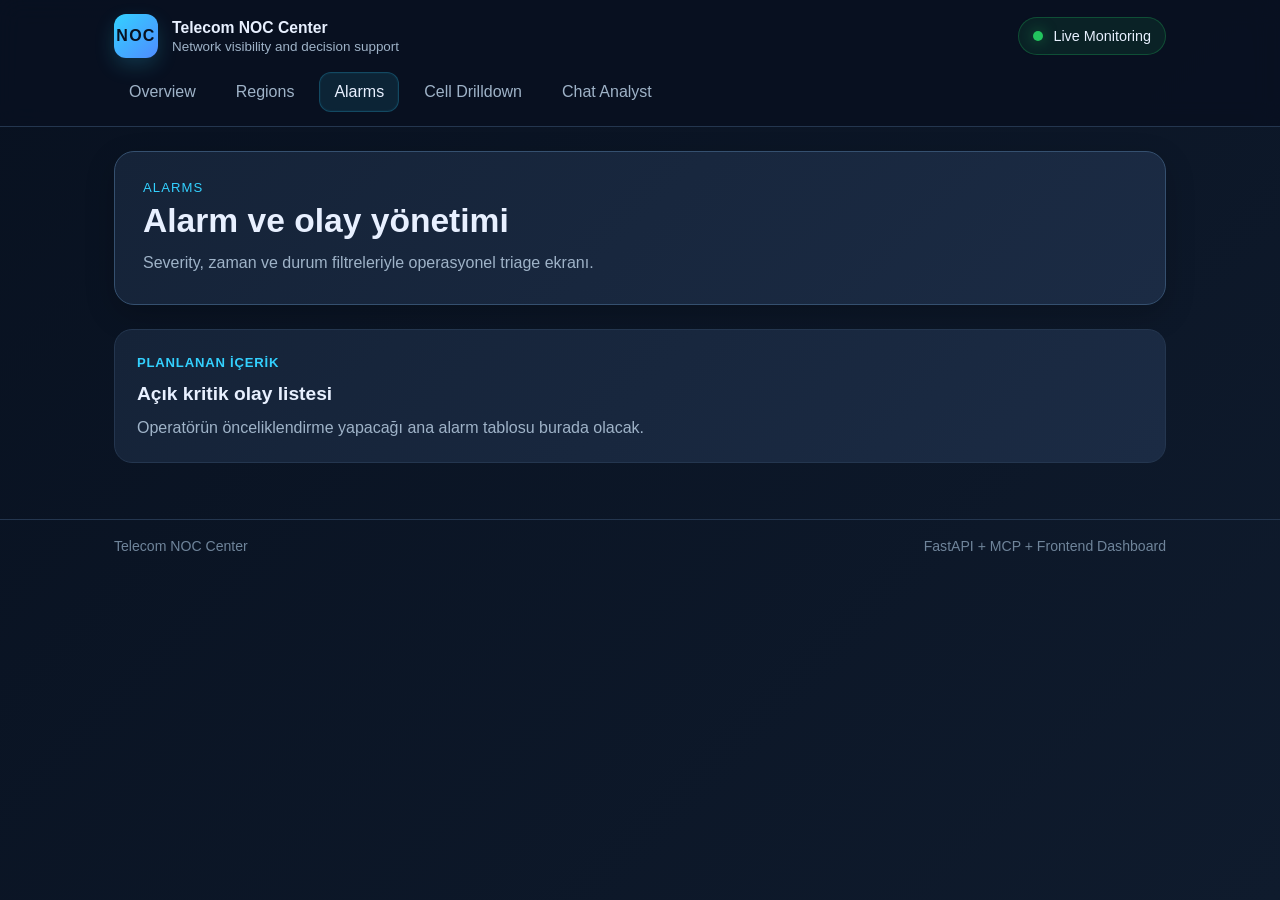
==== frontend/alarms.html @ d5123ab1 "refactor frontend into multi-page NOC dashboard layout" ====
<!doctype html>
<html lang="tr">

<head>
  <meta charset="UTF-8" />
  <meta name="viewport" content="width=device-width, initial-scale=1.0" />
  <title>Telecom NOC Center - Alarms</title>
  <link rel="stylesheet" href="./style.css" />
</head>

<body>
  <div id="siteHeader"></div>

  <main class="container">
    <header class="page-hero">
      <div>
        <p class="eyebrow">Alarms</p>
        <h1 class="page-title">Alarm ve olay yönetimi</h1>
        <p class="page-description">
          Severity, zaman ve durum filtreleriyle operasyonel triage ekranı.
        </p>
      </div>
    </header>

    <section class="overview-grid">
      <article class="overview-card overview-card-wide">
        <p class="overview-card-label">Planlanan içerik</p>
        <h2>Açık kritik olay listesi</h2>
        <p>Operatörün önceliklendirme yapacağı ana alarm tablosu burada olacak.</p>
      </article>
    </section>
  </main>

  <div id="siteFooter"></div>

  <script src="./js/main.js"></script>
</body>

</html>
---- frontend/style.css ----
* {
  box-sizing: border-box;
}

:root {
  --bg-main: #081120;
  --bg-surface: #0f1b2d;
  --bg-panel: #152338;
  --bg-panel-2: #1b2b44;
  --bg-panel-3: #24364f;

  --text-primary: #e8f0ff;
  --text-secondary: #9fb3c8;
  --text-muted: #6f849a;

  --accent-cyan: #33d1ff;
  --accent-blue: #4f8cff;
  --accent-indigo: #7a8cff;

  --success: #22c55e;
  --warning: #f59e0b;
  --major: #f97316;
  --critical: #ef4444;

  --border: #24364f;
  --border-strong: #35506f;

  --glow-cyan: rgba(51, 209, 255, 0.18);
  --glow-red: rgba(239, 68, 68, 0.18);
  --glow-orange: rgba(249, 115, 22, 0.18);
}

body {
  margin: 0;
  font-family: 'Segoe UI', Tahoma, Geneva, Verdana, sans-serif;
  background: linear-gradient(135deg, var(--bg-main) 0%, var(--bg-surface) 100%);
  color: var(--text-primary);
  min-height: 100vh;
}

.site-header {
  position: sticky;
  top: 0;
  z-index: 50;
  backdrop-filter: blur(12px);
  background: rgba(8, 17, 32, 0.88);
  border-bottom: 1px solid var(--border);
}

.site-header-inner {
  max-width: 1100px;
  margin: 0 auto;
  padding: 14px 24px;
  display: flex;
  align-items: center;
  justify-content: space-between;
  gap: 16px;
}

.brand {
  display: flex;
  align-items: center;
  gap: 14px;
  text-decoration: none;
  color: var(--text-primary);
}

.brand-mark {
  width: 44px;
  height: 44px;
  display: inline-flex;
  align-items: center;
  justify-content: center;
  border-radius: 12px;
  background: linear-gradient(135deg, var(--accent-cyan) 0%, var(--accent-blue) 100%);
  color: var(--bg-main);
  font-weight: 800;
  letter-spacing: 0.08em;
  box-shadow: 0 8px 20px var(--glow-cyan);
}

.brand-copy {
  display: flex;
  flex-direction: column;
  gap: 2px;
}

.brand-copy strong {
  font-size: 0.98rem;
}

.brand-copy span {
  font-size: 0.84rem;
  color: var(--text-secondary);
}

.status-chip {
  display: inline-flex;
  align-items: center;
  gap: 10px;
  padding: 10px 14px;
  border-radius: 999px;
  border: 1px solid rgba(34, 197, 94, 0.28);
  background: rgba(34, 197, 94, 0.1);
  color: var(--text-primary);
  font-size: 0.9rem;
}

.status-dot {
  width: 10px;
  height: 10px;
  border-radius: 50%;
  background: var(--success);
  box-shadow: 0 0 14px rgba(34, 197, 94, 0.5);
}

.top-nav {
  max-width: 1100px;
  margin: 0 auto;
  padding: 0 24px 14px;
  display: flex;
  flex-wrap: wrap;
  gap: 10px;
}

.top-nav a {
  text-decoration: none;
  color: var(--text-secondary);
  padding: 10px 14px;
  border-radius: 12px;
  border: 1px solid transparent;
  transition: all 0.2s ease;
}

.top-nav a:hover,
.top-nav a.active {
  color: var(--text-primary);
  background: rgba(51, 209, 255, 0.1);
  border-color: rgba(51, 209, 255, 0.22);
  box-shadow: inset 0 0 0 1px rgba(51, 209, 255, 0.04);
}

.container {
  max-width: 1100px;
  margin: 0 auto;
  padding: 24px;
}

.page-hero {
  display: flex;
  justify-content: space-between;
  align-items: flex-end;
  gap: 24px;
  padding: 28px;
  margin-bottom: 24px;
  background: linear-gradient(135deg, var(--bg-panel) 0%, var(--bg-panel-2) 100%);
  border: 1px solid var(--border-strong);
  border-radius: 20px;
  box-shadow: 0 10px 30px rgba(0, 0, 0, 0.2);
}

.eyebrow {
  margin: 0 0 8px;
  color: var(--accent-cyan);
  font-size: 0.82rem;
  letter-spacing: 0.08em;
  text-transform: uppercase;
}

.page-title {
  margin: 0 0 10px;
  font-size: 2.1rem;
  line-height: 1.1;
}

.page-description {
  margin: 0;
  max-width: 700px;
  color: var(--text-secondary);
  line-height: 1.6;
}

.hero-link {
  display: inline-flex;
  align-items: center;
  justify-content: center;
  min-width: 220px;
  padding: 14px 18px;
  border-radius: 14px;
  text-decoration: none;
  color: var(--bg-main);
  background: linear-gradient(135deg, var(--accent-cyan) 0%, var(--accent-blue) 100%);
  font-weight: 700;
  box-shadow: 0 10px 24px var(--glow-cyan);
}

.overview-grid {
  display: grid;
  grid-template-columns: repeat(auto-fit, minmax(240px, 1fr));
  gap: 16px;
}

.overview-card {
  display: block;
  padding: 22px;
  border-radius: 18px;
  background: linear-gradient(135deg, var(--bg-panel) 0%, var(--bg-panel-2) 100%);
  border: 1px solid var(--border);
  color: var(--text-primary);
  text-decoration: none;
  transition: transform 0.2s ease, border-color 0.2s ease, box-shadow 0.2s ease;
}

.overview-card:hover {
  transform: translateY(-2px);
  border-color: var(--border-strong);
  box-shadow: 0 14px 28px rgba(0, 0, 0, 0.18);
}

.overview-card h2 {
  margin: 0 0 10px;
  font-size: 1.2rem;
}

.overview-card p {
  margin: 0;
  color: var(--text-secondary);
  line-height: 1.6;
}

.overview-card-label {
  margin-bottom: 10px !important;
  color: var(--accent-cyan) !important;
  font-size: 0.82rem;
  font-weight: 700;
  letter-spacing: 0.06em;
  text-transform: uppercase;
}

.overview-card-wide {
  grid-column: 1 / -1;
}

.page-link-card {
  cursor: pointer;
}

.site-footer {
  border-top: 1px solid var(--border);
  margin-top: 32px;
}

.site-footer-inner {
  max-width: 1100px;
  margin: 0 auto;
  padding: 18px 24px 28px;
  display: flex;
  justify-content: space-between;
  gap: 12px;
  color: var(--text-muted);
  font-size: 0.88rem;
}

.header {
  text-align: center;
  margin-bottom: 24px;
  padding: 20px;
  background: linear-gradient(135deg, var(--bg-panel) 0%, var(--bg-panel-2) 100%);
  border-radius: 16px;
  border: 1px solid var(--border-strong);
  box-shadow: 0 10px 30px var(--glow-cyan);
}

h1 {
  margin: 0 0 8px;
  font-size: 2rem;
  font-weight: 600;
}

.subtitle {
  margin: 0;
  opacity: 0.9;
  font-size: 1rem;
}

.examples {
  display: flex;
  flex-wrap: wrap;
  gap: 8px;
  margin-bottom: 16px;
  padding: 12px;
  background: rgba(21, 35, 56, 0.92);
  border: 1px solid var(--border);
  border-radius: 12px;
  align-items: center;
}

.example-label {
  font-size: 0.9rem;
  opacity: 0.8;
  margin-right: 8px;
}

.example-btn {
  background: rgba(51, 209, 255, 0.1);
  border: 1px solid rgba(51, 209, 255, 0.24);
  color: var(--accent-cyan);
  padding: 6px 12px;
  border-radius: 20px;
  cursor: pointer;
  font-size: 0.85rem;
  transition: all 0.2s;
}

.example-btn:hover {
  background: rgba(51, 209, 255, 0.16);
  border-color: rgba(51, 209, 255, 0.42);
  transform: translateY(-1px);
}

.chat-box {
  height: 550px;
  overflow-y: auto;
  border: 1px solid var(--border);
  border-radius: 16px;
  background: var(--bg-surface);
  padding: 16px;
  margin-bottom: 16px;
  box-shadow: inset 0 2px 10px rgba(0, 0, 0, 0.3);
}

.chat-box::-webkit-scrollbar {
  width: 8px;
}

.chat-box::-webkit-scrollbar-track {
  background: var(--bg-panel);
  border-radius: 4px;
}

.chat-box::-webkit-scrollbar-thumb {
  background: var(--accent-blue);
  border-radius: 4px;
}

.msg {
  border-radius: 12px;
  padding: 12px 16px;
  margin: 12px 0;
  line-height: 1.5;
  animation: slideIn 0.3s ease-out;
}

@keyframes slideIn {
  from {
    opacity: 0;
    transform: translateY(10px);
  }

  to {
    opacity: 1;
    transform: translateY(0);
  }
}

.user {
  background: linear-gradient(135deg, var(--bg-panel-2) 0%, var(--accent-blue) 100%);
  margin-left: 20%;
  box-shadow: 0 2px 8px var(--glow-cyan);
}

.bot {
  background: var(--bg-panel);
  margin-right: 20%;
  border: 1px solid var(--border);
}

.summary {
  background: linear-gradient(135deg, rgba(34, 197, 94, 0.22) 0%, rgba(34, 197, 94, 0.12) 100%);
  padding: 16px;
  border-radius: 12px;
  margin: 16px 0;
  border: 1px solid rgba(34, 197, 94, 0.25);
  border-left: 4px solid var(--success);
  box-shadow: 0 2px 8px rgba(34, 197, 94, 0.16);
}

.summary-title {
  font-weight: 600;
  font-size: 1.1rem;
  margin-bottom: 8px;
  display: flex;
  align-items: center;
  gap: 8px;
}

.summary-text {
  opacity: 0.95;
  font-size: 0.95rem;
}

.anomaly-grid {
  display: grid;
  grid-template-columns: repeat(auto-fill, minmax(320px, 1fr));
  gap: 12px;
  margin-top: 12px;
}

.anomaly-card {
  background: linear-gradient(135deg, var(--bg-panel) 0%, var(--bg-panel-2) 100%);
  border-radius: 12px;
  padding: 16px;
  border-left: 4px solid;
  box-shadow: 0 2px 8px rgba(0, 0, 0, 0.3);
  transition: transform 0.2s;
}

.anomaly-card:hover {
  transform: translateY(-2px);
}

.anomaly-card.critical {
  border-left-color: var(--critical);
  background: linear-gradient(135deg, rgba(239, 68, 68, 0.2) 0%, rgba(127, 29, 29, 0.45) 100%);
}

.anomaly-card.major {
  border-left-color: var(--major);
  background: linear-gradient(135deg, rgba(249, 115, 22, 0.18) 0%, rgba(124, 45, 18, 0.42) 100%);
}

.anomaly-card.minor {
  border-left-color: var(--warning);
  background: linear-gradient(135deg, rgba(245, 158, 11, 0.16) 0%, rgba(113, 63, 18, 0.38) 100%);
}

.anomaly-card.warning {
  border-left-color: var(--accent-blue);
  background: linear-gradient(135deg, var(--bg-panel) 0%, var(--bg-panel-3) 100%);
}

.anomaly-header {
  display: flex;
  justify-content: space-between;
  align-items: center;
  margin-bottom: 12px;
}

.cell-id {
  font-weight: 600;
  font-size: 1.1rem;
  color: var(--accent-cyan);
  display: block;
  margin-bottom: 4px;
}

.region-tag {
  font-size: 0.85rem;
  color: var(--text-secondary);
  font-weight: 400;
}

.severity-badge {
  padding: 4px 10px;
  border-radius: 12px;
  font-size: 0.75rem;
  font-weight: 600;
  text-transform: uppercase;
}

.severity-badge.critical {
  background: var(--critical);
  color: var(--text-primary);
}

.severity-badge.major {
  background: var(--major);
  color: var(--text-primary);
}

.severity-badge.minor {
  background: var(--warning);
  color: var(--bg-main);
}

.severity-badge.warning {
  background: var(--accent-blue);
  color: var(--text-primary);
}

.anomaly-info {
  font-size: 0.9rem;
  line-height: 1.6;
}

.info-row {
  display: flex;
  margin: 6px 0;
  gap: 8px;
}

.info-label {
  opacity: 0.7;
  min-width: 100px;
}

.info-value {
  font-weight: 500;
  color: #93c5fd;
}

.root-cause {
  margin-top: 12px;
  padding: 10px;
  background: rgba(0, 0, 0, 0.3);
  border-radius: 8px;
  font-size: 0.85rem;
  border-left: 3px solid #f59e0b;
}

.root-cause-label {
  font-weight: 600;
  color: #fbbf24;
  margin-bottom: 4px;
}

.triggered-metrics {
  display: flex;
  flex-wrap: wrap;
  gap: 6px;
  margin-top: 8px;
}

.metric-tag {
  background: rgba(59, 130, 246, 0.2);
  border: 1px solid rgba(59, 130, 246, 0.4);
  padding: 4px 8px;
  border-radius: 6px;
  font-size: 0.75rem;
  color: #93c5fd;
  transition: all 0.2s;
}

.metric-tag.highlighted {
  background: rgba(251, 191, 36, 0.3);
  border: 2px solid #fbbf24;
  color: #fde047;
  font-weight: 600;
  transform: scale(1.05);
}

.metric-highlight {
  background: linear-gradient(135deg, rgba(251, 191, 36, 0.2) 0%, rgba(245, 158, 11, 0.2) 100%);
  border: 2px solid #fbbf24;
  border-radius: 10px;
  padding: 12px;
  margin-bottom: 12px;
  text-align: center;
}

.metric-highlight-label {
  font-size: 0.85rem;
  color: #fbbf24;
  font-weight: 600;
  margin-bottom: 4px;
  text-transform: uppercase;
  letter-spacing: 0.5px;
}

.metric-highlight-value {
  font-size: 1.5rem;
  font-weight: 700;
  color: #fde047;
}

.no-data {
  text-align: center;
  padding: 40px;
  opacity: 0.6;
  font-size: 1.1rem;
}

.chat-form {
  display: grid;
  grid-template-columns: 1fr 80px 120px;
  gap: 10px;
  background: #1a2738;
  padding: 16px;
  border-radius: 16px;
  box-shadow: 0 -2px 10px rgba(0, 0, 0, 0.3);
}

input {
  border-radius: 10px;
  border: 2px solid #2f4371;
  padding: 12px 16px;
  background: #0f1825;
  color: #eaf0ff;
  font-size: 0.95rem;
  transition: border-color 0.2s;
}

input:focus {
  outline: none;
  border-color: #3b82f6;
}

input::placeholder {
  color: #6b7280;
}

button {
  background: linear-gradient(135deg, #2563eb 0%, #3b82f6 100%);
  color: #fff;
  cursor: pointer;
  border: none;
  border-radius: 10px;
  padding: 12px 20px;
  font-weight: 600;
  font-size: 0.95rem;
  transition: all 0.2s;
  display: flex;
  align-items: center;
  justify-content: center;
  gap: 8px;
  box-shadow: 0 2px 8px rgba(59, 130, 246, 0.3);
}

button:hover {
  background: linear-gradient(135deg, #1e40af 0%, #2563eb 100%);
  transform: translateY(-1px);
  box-shadow: 0 4px 12px rgba(59, 130, 246, 0.4);
}

button:active {
  transform: translateY(0);
}

.btn-icon {
  font-size: 1.2rem;
}

.loading {
  display: inline-block;
  width: 16px;
  height: 16px;
  border: 2px solid rgba(255, 255, 255, 0.3);
  border-top-color: white;
  border-radius: 50%;
  animation: spin 0.8s linear infinite;
}

@keyframes spin {
  to {
    transform: rotate(360deg);
  }
}

/* ── Metrik Kartları ─────────────────────────────────────── */
.metric-card {
  background: linear-gradient(135deg, #1e293b 0%, #334155 100%);
  border-radius: 12px;
  padding: 16px;
  border-left: 4px solid #3b82f6;
  box-shadow: 0 2px 8px rgba(0, 0, 0, 0.3);
  transition: transform 0.2s;
}

.metric-card:hover {
  transform: translateY(-2px);
}

.metric-card-header {
  display: flex;
  align-items: center;
  gap: 10px;
  margin-bottom: 12px;
  flex-wrap: wrap;
}

.slice-badge {
  background: rgba(99, 102, 241, 0.3);
  border: 1px solid rgba(99, 102, 241, 0.5);
  color: #a5b4fc;
  padding: 2px 8px;
  border-radius: 10px;
  font-size: 0.75rem;
  font-weight: 600;
}

.metric-time {
  margin-left: auto;
  font-size: 0.78rem;
  color: #64748b;
}

.metric-rows {
  display: flex;
  flex-direction: column;
  gap: 6px;
  margin-top: 8px;
}

.metric-row {
  display: flex;
  justify-content: space-between;
  align-items: center;
  padding: 6px 10px;
  border-radius: 8px;
  background: rgba(255, 255, 255, 0.04);
  font-size: 0.88rem;
}

.metric-row-main {
  background: rgba(251, 191, 36, 0.15);
  border: 1px solid rgba(251, 191, 36, 0.4);
}

.metric-row-label {
  color: #94a3b8;
}

.metric-row-value {
  font-weight: 600;
  color: #e2e8f0;
}

.metric-row-main .metric-row-label {
  color: #fbbf24;
}

.metric-row-main .metric-row-value {
  color: #fde047;
  font-size: 1rem;
}

/* ── Bölge Sıralaması ────────────────────────────────────── */
.region-ranking {
  display: flex;
  flex-direction: column;
  gap: 12px;
  margin-top: 12px;
}

.rank-row {
  background: linear-gradient(135deg, #1e293b 0%, #334155 100%);
  border-radius: 12px;
  padding: 14px 16px;
  border-left: 4px solid #f59e0b;
}

.rank-header {
  display: flex;
  align-items: center;
  gap: 10px;
  margin-bottom: 8px;
}

.rank-medal {
  font-size: 1.3rem;
  min-width: 28px;
}

.rank-region {
  font-weight: 600;
  font-size: 1rem;
  color: #e2e8f0;
  flex: 1;
}

.rank-count {
  font-weight: 700;
  color: #fbbf24;
  font-size: 0.95rem;
}

.rank-bar-bg {
  background: rgba(255, 255, 255, 0.08);
  border-radius: 6px;
  height: 8px;
  overflow: hidden;
  margin-bottom: 8px;
}

.rank-bar {
  height: 100%;
  background: linear-gradient(90deg, #f59e0b, #fbbf24);
  border-radius: 6px;
  transition: width 0.6s ease;
}

.rank-breakdown {
  display: flex;
  gap: 8px;
  flex-wrap: wrap;
}

.rank-badge {
  padding: 3px 8px;
  border-radius: 8px;
  font-size: 0.75rem;
  font-weight: 600;
}

.rank-badge.critical {
  background: rgba(220, 38, 38, 0.3);
  color: #fca5a5;
}

.rank-badge.major {
  background: rgba(245, 158, 11, 0.3);
  color: #fcd34d;
}

.rank-badge.minor {
  background: rgba(234, 179, 8, 0.3);
  color: #fde047;
}

/* ── Şikayet Kartı ───────────────────────────────────────── */
.complaint-card {
  display: flex;
  align-items: flex-start;
  gap: 12px;
  background: linear-gradient(135deg, #1e293b 0%, #2d3f5f 100%);
  border-radius: 12px;
  padding: 14px 16px;
  border-left: 4px solid #3b82f6;
  box-shadow: 0 2px 8px rgba(0, 0, 0, 0.3);
  transition: transform 0.2s;
}

.complaint-card:hover {
  transform: translateY(-2px);
}

.complaint-icon {
  font-size: 1.5rem;
  margin-top: 2px;
}

.complaint-body {
  flex: 1;
}

.complaint-issue {
  font-weight: 600;
  font-size: 0.95rem;
  color: #e2e8f0;
  margin-bottom: 6px;
}

.complaint-meta {
  display: flex;
  flex-wrap: wrap;
  gap: 10px;
  font-size: 0.78rem;
  color: #64748b;
}

/* ── Şikayet Nedeni Sıralaması ───────────────────────────── */
.issue-ranking {
  display: flex;
  flex-direction: column;
  gap: 10px;
  margin-top: 12px;
}

.issue-row {
  background: linear-gradient(135deg, #1e293b 0%, #334155 100%);
  border-radius: 12px;
  padding: 14px 16px;
  border-left: 4px solid #3b82f6;
}

.issue-header {
  display: flex;
  align-items: center;
  gap: 8px;
  margin-bottom: 8px;
}

.issue-icon {
  font-size: 1.1rem;
}

.issue-name {
  flex: 1;
  font-weight: 600;
  color: #e2e8f0;
  font-size: 0.95rem;
}

.issue-count {
  font-weight: 700;
  color: #60a5fa;
  font-size: 0.9rem;
}

.issue-bar {
  height: 100%;
  background: linear-gradient(90deg, #3b82f6, #60a5fa);
  border-radius: 6px;
  transition: width 0.6s ease;
}

.issue-dates {
  font-size: 0.75rem;
  color: #475569;
  margin-top: 6px;
}

/* ── Bölgeye Göre İstasyon Grupları ─────────────────────── */
.station-region-list {
  display: flex;
  flex-direction: column;
  gap: 10px;
  margin-top: 12px;
}

.station-region-block {
  background: linear-gradient(135deg, #1e293b 0%, #334155 100%);
  border-radius: 12px;
  padding: 14px 16px;
  border-left: 4px solid #3b82f6;
}

.station-region-header {
  display: flex;
  justify-content: space-between;
  align-items: center;
  margin-bottom: 10px;
  flex-wrap: wrap;
  gap: 8px;
}

.station-region-name {
  font-weight: 600;
  font-size: 1rem;
  color: #e2e8f0;
}

.station-region-badge {
  padding: 4px 10px;
  border-radius: 10px;
  font-size: 0.78rem;
  font-weight: 600;
}

.station-chips {
  display: flex;
  flex-wrap: wrap;
  gap: 6px;
}

.station-chip {
  background: rgba(59, 130, 246, 0.15);
  border: 1px solid rgba(59, 130, 246, 0.35);
  color: #93c5fd;
  padding: 4px 10px;
  border-radius: 8px;
  font-size: 0.8rem;
  font-weight: 500;
}
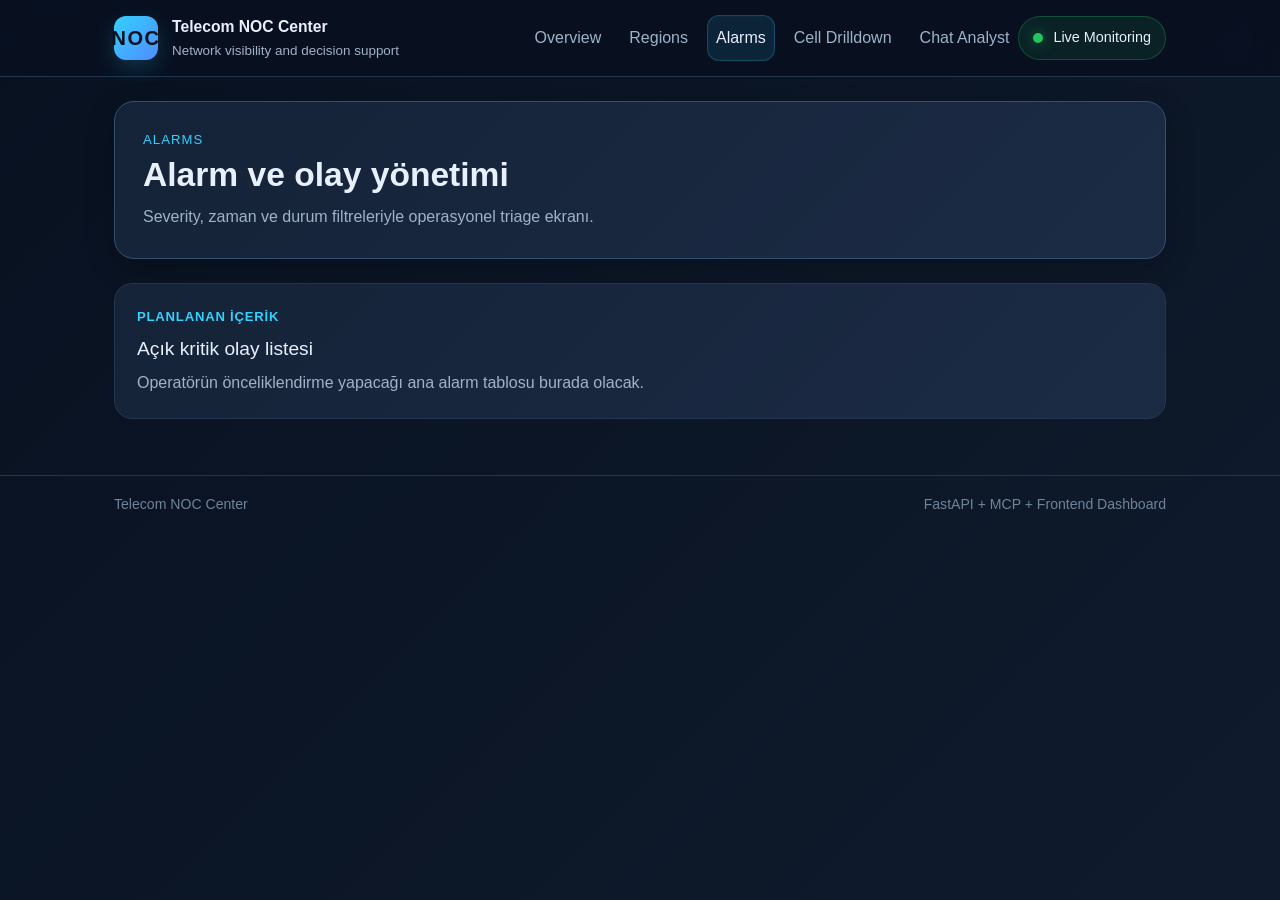
==== commit 6e9ace73: "refactor frontend added boostrap5" ====
--- a/frontend/alarms.html
+++ b/frontend/alarms.html
@@ -5,6 +5,10 @@
   <meta charset="UTF-8" />
   <meta name="viewport" content="width=device-width, initial-scale=1.0" />
   <title>Telecom NOC Center - Alarms</title>
+  <link
+    href="https://cdn.jsdelivr.net/npm/bootstrap@5.3.3/dist/css/bootstrap.min.css"
+    rel="stylesheet"
+  />
   <link rel="stylesheet" href="./style.css" />
 </head>
 
@@ -33,6 +37,7 @@
 
   <div id="siteFooter"></div>
 
+  <script src="https://cdn.jsdelivr.net/npm/bootstrap@5.3.3/dist/js/bootstrap.bundle.min.js"></script>
   <script src="./js/main.js"></script>
 </body>
 
--- a/frontend/style.css
+++ b/frontend/style.css
@@ -50,11 +50,7 @@
 .site-header-inner {
   max-width: 1100px;
   margin: 0 auto;
-  padding: 14px 24px;
-  display: flex;
-  align-items: center;
-  justify-content: space-between;
-  gap: 16px;
+  padding: 10px 24px;
 }
 
 .brand {
@@ -62,6 +58,10 @@
   align-items: center;
   gap: 14px;
   text-decoration: none;
+  color: var(--text-primary);
+}
+
+.brand:hover {
   color: var(--text-primary);
 }
 
@@ -106,6 +106,23 @@
   font-size: 0.9rem;
 }
 
+.noc-navbar {
+  padding: 0;
+}
+
+.noc-navbar-toggler {
+  border-color: var(--border);
+  background: rgba(51, 209, 255, 0.08);
+}
+
+.noc-navbar-toggler:focus {
+  box-shadow: 0 0 0 0.2rem rgba(51, 209, 255, 0.18);
+}
+
+.noc-navbar .navbar-toggler-icon {
+  filter: invert(1) brightness(1.6);
+}
+
 .status-dot {
   width: 10px;
   height: 10px;
@@ -115,15 +132,13 @@
 }
 
 .top-nav {
-  max-width: 1100px;
-  margin: 0 auto;
-  padding: 0 24px 14px;
   display: flex;
   flex-wrap: wrap;
   gap: 10px;
 }
 
-.top-nav a {
+.top-nav a,
+.top-nav .nav-link {
   text-decoration: none;
   color: var(--text-secondary);
   padding: 10px 14px;
@@ -133,7 +148,9 @@
 }
 
 .top-nav a:hover,
-.top-nav a.active {
+.top-nav a.active,
+.top-nav .nav-link:hover,
+.top-nav .nav-link.active {
   color: var(--text-primary);
   background: rgba(51, 209, 255, 0.1);
   border-color: rgba(51, 209, 255, 0.22);
@@ -147,10 +164,6 @@
 }
 
 .page-hero {
-  display: flex;
-  justify-content: space-between;
-  align-items: flex-end;
-  gap: 24px;
   padding: 28px;
   margin-bottom: 24px;
   background: linear-gradient(135deg, var(--bg-panel) 0%, var(--bg-panel-2) 100%);
@@ -194,6 +207,11 @@
   box-shadow: 0 10px 24px var(--glow-cyan);
 }
 
+.hero-link:hover {
+  color: var(--bg-main);
+  transform: translateY(-1px);
+}
+
 .overview-grid {
   display: grid;
   grid-template-columns: repeat(auto-fit, minmax(240px, 1fr));
@@ -245,6 +263,10 @@
   cursor: pointer;
 }
 
+.page-link-card.h-100 {
+  display: block;
+}
+
 .site-footer {
   border-top: 1px solid var(--border);
   margin-top: 32px;
@@ -259,6 +281,29 @@
   gap: 12px;
   color: var(--text-muted);
   font-size: 0.88rem;
+}
+
+@media (max-width: 991.98px) {
+  .site-header-inner {
+    padding: 10px 16px;
+  }
+
+  .top-nav {
+    padding-top: 14px;
+    gap: 8px;
+  }
+
+  .top-nav .nav-link {
+    width: 100%;
+  }
+
+  .page-hero {
+    padding: 22px;
+  }
+
+  .page-title {
+    font-size: 1.8rem;
+  }
 }
 
 .header {
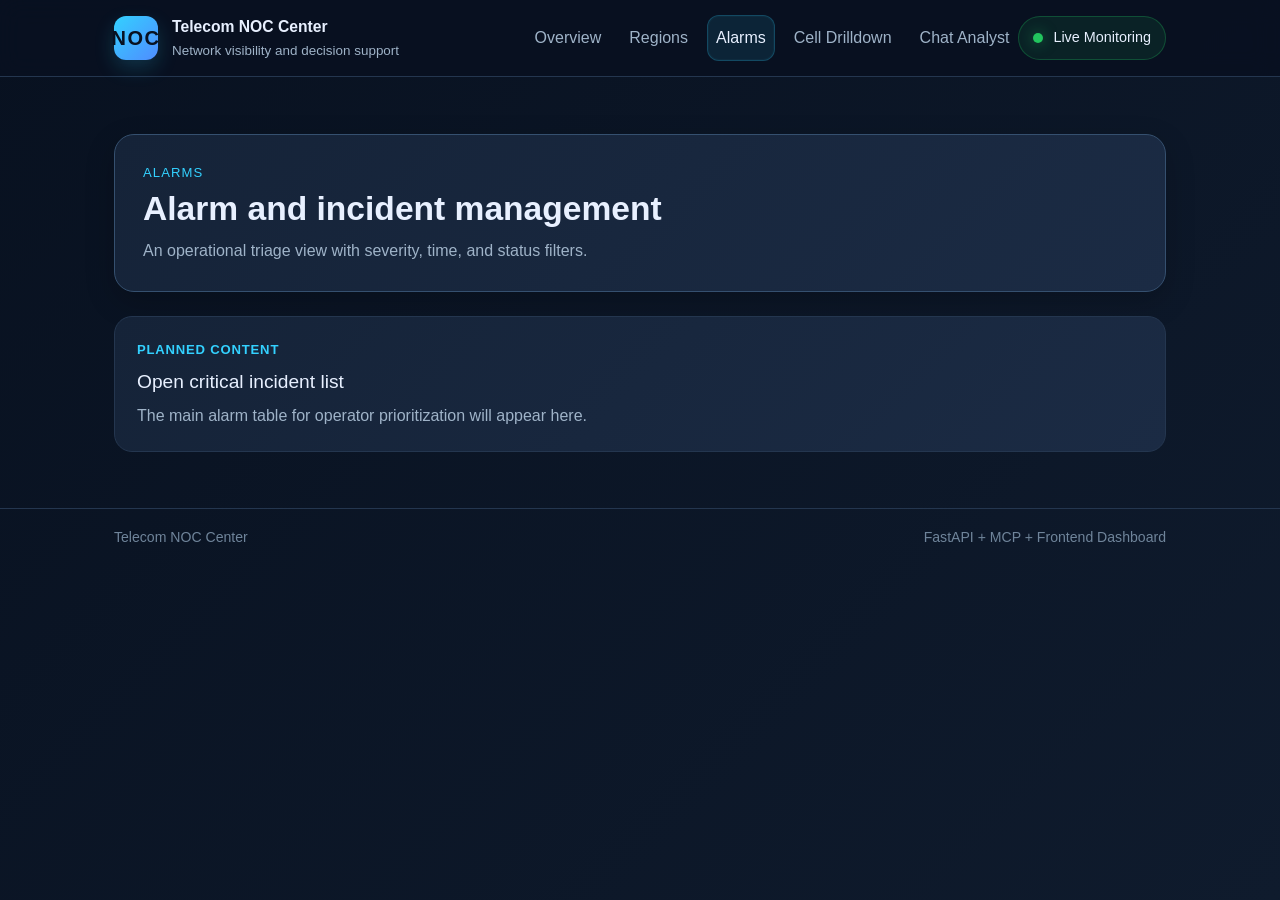
==== commit a008151c: "feat(frontend): add live KPI, alarms, region risk and event stream to homepage" ====
--- a/frontend/alarms.html
+++ b/frontend/alarms.html
@@ -1,5 +1,5 @@
 <!doctype html>
-<html lang="tr">
+<html lang="en">
 
 <head>
   <meta charset="UTF-8" />
@@ -19,18 +19,18 @@
     <header class="page-hero">
       <div>
         <p class="eyebrow">Alarms</p>
-        <h1 class="page-title">Alarm ve olay yönetimi</h1>
+        <h1 class="page-title">Alarm and incident management</h1>
         <p class="page-description">
-          Severity, zaman ve durum filtreleriyle operasyonel triage ekranı.
+          An operational triage view with severity, time, and status filters.
         </p>
       </div>
     </header>
 
     <section class="overview-grid">
       <article class="overview-card overview-card-wide">
-        <p class="overview-card-label">Planlanan içerik</p>
-        <h2>Açık kritik olay listesi</h2>
-        <p>Operatörün önceliklendirme yapacağı ana alarm tablosu burada olacak.</p>
+        <p class="overview-card-label">Planned content</p>
+        <h2>Open critical incident list</h2>
+        <p>The main alarm table for operator prioritization will appear here.</p>
       </article>
     </section>
   </main>
--- a/frontend/style.css
+++ b/frontend/style.css
@@ -32,19 +32,34 @@
 
 body {
   margin: 0;
-  font-family: 'Segoe UI', Tahoma, Geneva, Verdana, sans-serif;
-  background: linear-gradient(135deg, var(--bg-main) 0%, var(--bg-surface) 100%);
+  font-family: "Segoe UI", Tahoma, Geneva, Verdana, sans-serif;
+  background: linear-gradient(
+    135deg,
+    var(--bg-main) 0%,
+    var(--bg-surface) 100%
+  );
   color: var(--text-primary);
   min-height: 100vh;
-}
-
-.site-header {
+  padding-top: 110px;
+}
+
+/* .site-header {
   position: sticky;
   top: 0;
   z-index: 50;
   backdrop-filter: blur(12px);
   background: rgba(8, 17, 32, 0.88);
   border-bottom: 1px solid var(--border);
+} */
+.site-header {
+  position: fixed;
+  top: 0;
+  left: 0;
+  width: 100%;
+  z-index: 1000;
+  backdrop-filter: blur(12px);
+  background: rgba(8, 17, 32, 0.88);
+  border-bottom: 1px solid var(--border);
 }
 
 .site-header-inner {
@@ -72,7 +87,11 @@
   align-items: center;
   justify-content: center;
   border-radius: 12px;
-  background: linear-gradient(135deg, var(--accent-cyan) 0%, var(--accent-blue) 100%);
+  background: linear-gradient(
+    135deg,
+    var(--accent-cyan) 0%,
+    var(--accent-blue) 100%
+  );
   color: var(--bg-main);
   font-weight: 800;
   letter-spacing: 0.08em;
@@ -166,7 +185,11 @@
 .page-hero {
   padding: 28px;
   margin-bottom: 24px;
-  background: linear-gradient(135deg, var(--bg-panel) 0%, var(--bg-panel-2) 100%);
+  background: linear-gradient(
+    135deg,
+    var(--bg-panel) 0%,
+    var(--bg-panel-2) 100%
+  );
   border: 1px solid var(--border-strong);
   border-radius: 20px;
   box-shadow: 0 10px 30px rgba(0, 0, 0, 0.2);
@@ -193,6 +216,381 @@
   line-height: 1.6;
 }
 
+.ops-strip {
+  display: grid;
+  grid-template-columns: repeat(auto-fit, minmax(180px, 1fr));
+  gap: 12px;
+}
+
+.ops-strip-item {
+  padding: 14px 16px;
+  border-radius: 16px;
+  background: rgba(21, 35, 56, 0.76);
+  border: 1px solid var(--border);
+}
+
+.ops-strip-label {
+  display: block;
+  margin-bottom: 6px;
+  color: var(--text-muted);
+  font-size: 0.8rem;
+  text-transform: uppercase;
+  letter-spacing: 0.05em;
+}
+
+.ops-strip-item strong {
+  color: var(--text-primary);
+  font-size: 1rem;
+}
+
+.section-title {
+  font-size: 1.5rem;
+  color: var(--text-primary);
+}
+
+.kpi-window-chip {
+  padding: 10px 14px;
+  border-radius: 999px;
+  border: 1px solid var(--border);
+  background: rgba(21, 35, 56, 0.88);
+  color: var(--text-secondary);
+  font-size: 0.92rem;
+}
+
+.alarm-summary-link {
+  display: inline-flex;
+  align-items: center;
+  justify-content: center;
+  padding: 10px 14px;
+  border-radius: 999px;
+  text-decoration: none;
+  color: var(--text-primary);
+  background: rgba(239, 68, 68, 0.12);
+  border: 1px solid rgba(239, 68, 68, 0.22);
+}
+
+.alarm-summary-link:hover {
+  color: var(--text-primary);
+  background: rgba(239, 68, 68, 0.18);
+}
+
+.kpi-card {
+  height: 100%;
+  padding: 22px;
+  border-radius: 18px;
+  border: 1px solid var(--border);
+  background: linear-gradient(
+    135deg,
+    var(--bg-panel) 0%,
+    var(--bg-panel-2) 100%
+  );
+  box-shadow: 0 14px 28px rgba(0, 0, 0, 0.16);
+}
+
+.kpi-label {
+  margin: 0 0 12px;
+  color: var(--text-secondary);
+  font-size: 0.85rem;
+  letter-spacing: 0.05em;
+  text-transform: uppercase;
+}
+
+.kpi-value {
+  margin: 0 0 10px;
+  font-size: 2.4rem;
+  font-weight: 800;
+  line-height: 1;
+  color: var(--text-primary);
+}
+
+.kpi-value.kpi-text {
+  font-size: 1.45rem;
+  line-height: 1.25;
+}
+
+.kpi-meta {
+  margin: 0;
+  color: var(--text-muted);
+  line-height: 1.5;
+}
+
+.kpi-critical {
+  border-color: rgba(239, 68, 68, 0.22);
+  box-shadow: 0 14px 30px rgba(239, 68, 68, 0.08);
+}
+
+.kpi-critical .kpi-value {
+  color: var(--critical);
+}
+
+.kpi-anomaly {
+  border-color: rgba(79, 140, 255, 0.24);
+}
+
+.kpi-anomaly .kpi-value {
+  color: var(--accent-blue);
+}
+
+.kpi-complaint {
+  border-color: rgba(249, 115, 22, 0.22);
+}
+
+.kpi-complaint .kpi-value {
+  color: var(--major);
+}
+
+.kpi-region {
+  border-color: rgba(51, 209, 255, 0.2);
+}
+
+.kpi-region .kpi-value {
+  color: var(--accent-cyan);
+}
+
+.kpi-risk {
+  border-color: rgba(245, 158, 11, 0.24);
+}
+
+.kpi-risk .kpi-value {
+  color: #ffd166;
+}
+
+.kpi-update {
+  border-color: rgba(34, 197, 94, 0.22);
+}
+
+.kpi-update .kpi-value {
+  color: var(--success);
+}
+
+.critical-summary-card {
+  border-color: rgba(239, 68, 68, 0.24);
+  box-shadow: 0 14px 30px rgba(239, 68, 68, 0.08);
+}
+
+.critical-summary-value {
+  margin: 0 0 10px;
+  font-size: 3rem;
+  font-weight: 800;
+  line-height: 1;
+  color: var(--critical);
+}
+
+.critical-summary-meta {
+  margin: 0;
+  color: var(--text-muted);
+  line-height: 1.6;
+}
+
+.critical-list-header {
+  display: flex;
+  justify-content: space-between;
+  align-items: center;
+  gap: 12px;
+  margin-bottom: 14px;
+}
+
+.critical-list-caption {
+  color: var(--text-muted);
+  font-size: 0.88rem;
+}
+
+.critical-list {
+  display: flex;
+  flex-direction: column;
+  gap: 12px;
+}
+
+.critical-list-item {
+  padding: 14px 16px;
+  border-radius: 14px;
+  background: rgba(8, 17, 32, 0.44);
+  border: 1px solid rgba(239, 68, 68, 0.14);
+}
+
+.critical-list-main,
+.critical-list-sub {
+  display: flex;
+  justify-content: space-between;
+  align-items: center;
+  gap: 12px;
+}
+
+.critical-list-sub {
+  margin-top: 8px;
+}
+
+.critical-cell {
+  color: var(--text-primary);
+  font-weight: 700;
+}
+
+.critical-region,
+.critical-time {
+  color: var(--text-secondary);
+}
+
+.critical-fault-type {
+  color: #ffd166;
+  font-weight: 600;
+}
+
+.critical-list-empty {
+  padding: 18px;
+  border-radius: 14px;
+  background: rgba(8, 17, 32, 0.44);
+  border: 1px dashed var(--border-strong);
+  color: var(--text-muted);
+}
+
+.risk-region-list,
+.event-stream-list {
+  display: flex;
+  flex-direction: column;
+  gap: 12px;
+}
+
+.risk-region-item,
+.event-stream-item {
+  padding: 14px 16px;
+  border-radius: 14px;
+  background: rgba(8, 17, 32, 0.44);
+  border: 1px solid var(--border);
+}
+
+.risk-region-main,
+.risk-region-metrics,
+.event-stream-top {
+  display: flex;
+  align-items: center;
+  justify-content: space-between;
+  gap: 12px;
+}
+
+.risk-region-rank {
+  color: var(--accent-cyan);
+  font-size: 0.82rem;
+  font-weight: 700;
+  margin-bottom: 4px;
+}
+
+.risk-region-name {
+  color: var(--text-primary);
+  font-size: 1.05rem;
+  font-weight: 700;
+}
+
+.risk-region-score {
+  color: #ffd166;
+  font-weight: 700;
+}
+
+.risk-region-metrics {
+  margin-top: 10px;
+  color: var(--text-secondary);
+  flex-wrap: wrap;
+  justify-content: flex-start;
+}
+
+.risk-region-metrics span {
+  padding: 6px 10px;
+  border-radius: 999px;
+  background: rgba(51, 209, 255, 0.08);
+  border: 1px solid rgba(51, 209, 255, 0.14);
+}
+
+.event-stream-top {
+  margin-bottom: 10px;
+  flex-wrap: wrap;
+}
+
+.event-badge {
+  padding: 5px 10px;
+  border-radius: 999px;
+  font-size: 0.76rem;
+  font-weight: 700;
+  text-transform: uppercase;
+}
+
+.event-badge-fault {
+  background: rgba(239, 68, 68, 0.16);
+  color: #ff9b9b;
+}
+
+.event-badge-anomaly {
+  background: rgba(79, 140, 255, 0.16);
+  color: #9dc1ff;
+}
+
+.event-badge-complaint {
+  background: rgba(249, 115, 22, 0.16);
+  color: #ffbd8a;
+}
+
+.event-severity,
+.event-time {
+  color: var(--text-secondary);
+  font-size: 0.9rem;
+}
+
+.event-stream-body {
+  display: grid;
+  gap: 4px;
+}
+
+.event-stream-body strong {
+  color: var(--text-primary);
+}
+
+.event-stream-body span,
+.event-stream-body p {
+  color: var(--text-secondary);
+  margin: 0;
+}
+
+.quick-nav-section {
+  margin-top: 8px;
+}
+
+.quick-nav-copy {
+  color: var(--text-secondary);
+}
+
+.quick-nav-grid {
+  display: grid;
+  grid-template-columns: repeat(auto-fit, minmax(220px, 1fr));
+  gap: 14px;
+}
+
+.quick-nav-card {
+  display: grid;
+  gap: 8px;
+  padding: 18px 20px;
+  border-radius: 16px;
+  text-decoration: none;
+  background: rgba(21, 35, 56, 0.76);
+  border: 1px solid var(--border);
+  transition:
+    transform 0.2s ease,
+    border-color 0.2s ease,
+    background 0.2s ease;
+}
+
+.quick-nav-card:hover {
+  transform: translateY(-2px);
+  border-color: var(--border-strong);
+  background: rgba(27, 43, 68, 0.92);
+}
+
+.quick-nav-title {
+  color: var(--text-primary);
+  font-weight: 700;
+}
+
+.quick-nav-text {
+  color: var(--text-secondary);
+}
+
 .hero-link {
   display: inline-flex;
   align-items: center;
@@ -202,7 +600,11 @@
   border-radius: 14px;
   text-decoration: none;
   color: var(--bg-main);
-  background: linear-gradient(135deg, var(--accent-cyan) 0%, var(--accent-blue) 100%);
+  background: linear-gradient(
+    135deg,
+    var(--accent-cyan) 0%,
+    var(--accent-blue) 100%
+  );
   font-weight: 700;
   box-shadow: 0 10px 24px var(--glow-cyan);
 }
@@ -222,11 +624,18 @@
   display: block;
   padding: 22px;
   border-radius: 18px;
-  background: linear-gradient(135deg, var(--bg-panel) 0%, var(--bg-panel-2) 100%);
+  background: linear-gradient(
+    135deg,
+    var(--bg-panel) 0%,
+    var(--bg-panel-2) 100%
+  );
   border: 1px solid var(--border);
   color: var(--text-primary);
   text-decoration: none;
-  transition: transform 0.2s ease, border-color 0.2s ease, box-shadow 0.2s ease;
+  transition:
+    transform 0.2s ease,
+    border-color 0.2s ease,
+    box-shadow 0.2s ease;
 }
 
 .overview-card:hover {
@@ -310,7 +719,11 @@
   text-align: center;
   margin-bottom: 24px;
   padding: 20px;
-  background: linear-gradient(135deg, var(--bg-panel) 0%, var(--bg-panel-2) 100%);
+  background: linear-gradient(
+    135deg,
+    var(--bg-panel) 0%,
+    var(--bg-panel-2) 100%
+  );
   border-radius: 16px;
   border: 1px solid var(--border-strong);
   box-shadow: 0 10px 30px var(--glow-cyan);
@@ -409,7 +822,11 @@
 }
 
 .user {
-  background: linear-gradient(135deg, var(--bg-panel-2) 0%, var(--accent-blue) 100%);
+  background: linear-gradient(
+    135deg,
+    var(--bg-panel-2) 0%,
+    var(--accent-blue) 100%
+  );
   margin-left: 20%;
   box-shadow: 0 2px 8px var(--glow-cyan);
 }
@@ -421,7 +838,11 @@
 }
 
 .summary {
-  background: linear-gradient(135deg, rgba(34, 197, 94, 0.22) 0%, rgba(34, 197, 94, 0.12) 100%);
+  background: linear-gradient(
+    135deg,
+    rgba(34, 197, 94, 0.22) 0%,
+    rgba(34, 197, 94, 0.12) 100%
+  );
   padding: 16px;
   border-radius: 12px;
   margin: 16px 0;
@@ -452,7 +873,11 @@
 }
 
 .anomaly-card {
-  background: linear-gradient(135deg, var(--bg-panel) 0%, var(--bg-panel-2) 100%);
+  background: linear-gradient(
+    135deg,
+    var(--bg-panel) 0%,
+    var(--bg-panel-2) 100%
+  );
   border-radius: 12px;
   padding: 16px;
   border-left: 4px solid;
@@ -466,22 +891,38 @@
 
 .anomaly-card.critical {
   border-left-color: var(--critical);
-  background: linear-gradient(135deg, rgba(239, 68, 68, 0.2) 0%, rgba(127, 29, 29, 0.45) 100%);
+  background: linear-gradient(
+    135deg,
+    rgba(239, 68, 68, 0.2) 0%,
+    rgba(127, 29, 29, 0.45) 100%
+  );
 }
 
 .anomaly-card.major {
   border-left-color: var(--major);
-  background: linear-gradient(135deg, rgba(249, 115, 22, 0.18) 0%, rgba(124, 45, 18, 0.42) 100%);
+  background: linear-gradient(
+    135deg,
+    rgba(249, 115, 22, 0.18) 0%,
+    rgba(124, 45, 18, 0.42) 100%
+  );
 }
 
 .anomaly-card.minor {
   border-left-color: var(--warning);
-  background: linear-gradient(135deg, rgba(245, 158, 11, 0.16) 0%, rgba(113, 63, 18, 0.38) 100%);
+  background: linear-gradient(
+    135deg,
+    rgba(245, 158, 11, 0.16) 0%,
+    rgba(113, 63, 18, 0.38) 100%
+  );
 }
 
 .anomaly-card.warning {
   border-left-color: var(--accent-blue);
-  background: linear-gradient(135deg, var(--bg-panel) 0%, var(--bg-panel-3) 100%);
+  background: linear-gradient(
+    135deg,
+    var(--bg-panel) 0%,
+    var(--bg-panel-3) 100%
+  );
 }
 
 .anomaly-header {
@@ -595,7 +1036,11 @@
 }
 
 .metric-highlight {
-  background: linear-gradient(135deg, rgba(251, 191, 36, 0.2) 0%, rgba(245, 158, 11, 0.2) 100%);
+  background: linear-gradient(
+    135deg,
+    rgba(251, 191, 36, 0.2) 0%,
+    rgba(245, 158, 11, 0.2) 100%
+  );
   border: 2px solid #fbbf24;
   border-radius: 10px;
   padding: 12px;
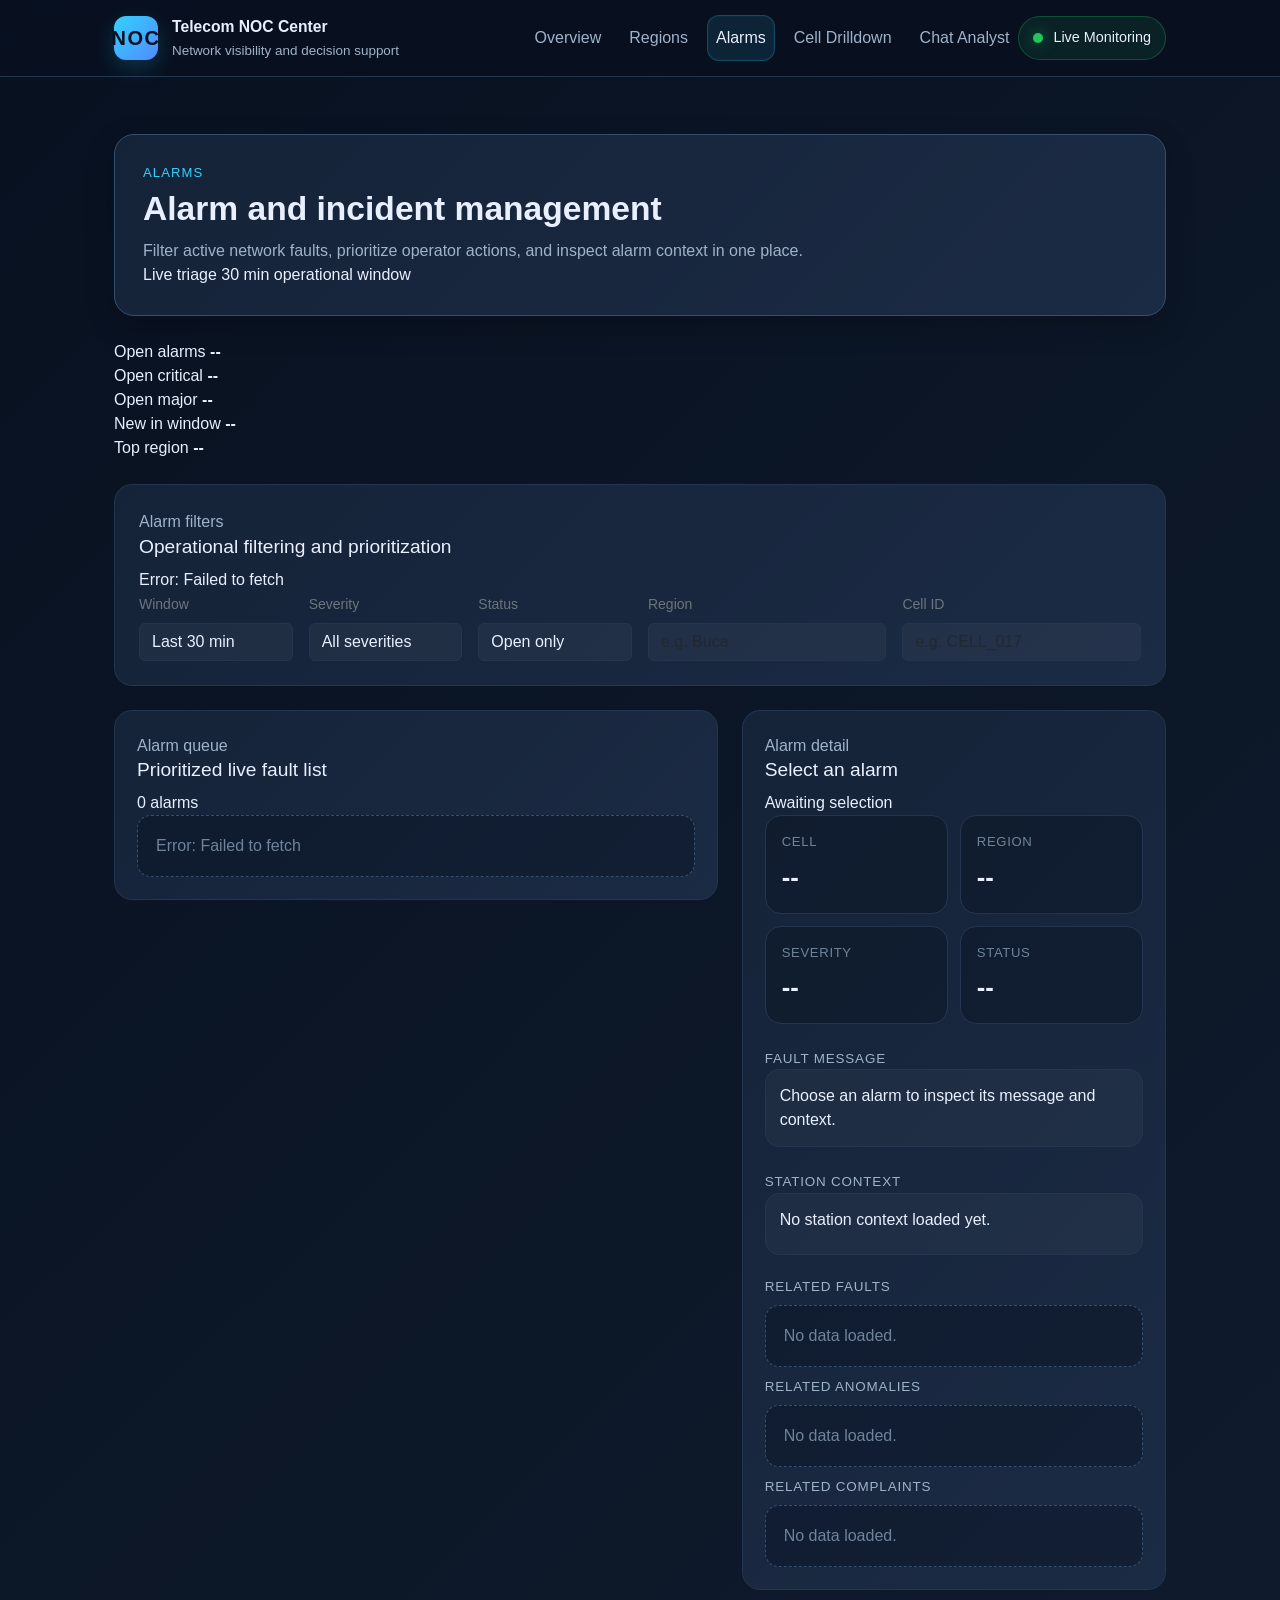
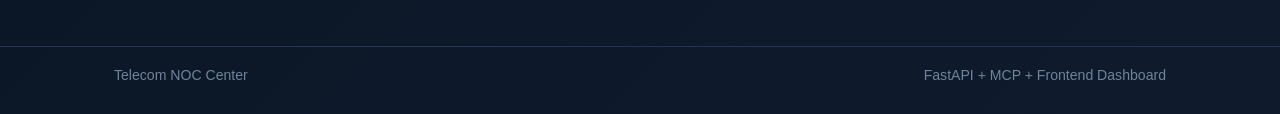
==== commit c47e6228: "feat(alarms): add live alarm dashboard with filters and detail panel" ====
--- a/frontend/alarms.html
+++ b/frontend/alarms.html
@@ -21,17 +21,161 @@
         <p class="eyebrow">Alarms</p>
         <h1 class="page-title">Alarm and incident management</h1>
         <p class="page-description">
-          An operational triage view with severity, time, and status filters.
+          Filter active network faults, prioritize operator actions, and inspect alarm context in one place.
         </p>
+      </div>
+      <div class="hero-chip-row">
+        <span class="hero-chip">Live triage</span>
+        <span class="hero-chip">30 min operational window</span>
       </div>
     </header>
 
-    <section class="overview-grid">
-      <article class="overview-card overview-card-wide">
-        <p class="overview-card-label">Planned content</p>
-        <h2>Open critical incident list</h2>
-        <p>The main alarm table for operator prioritization will appear here.</p>
+    <section class="summary-strip mb-4">
+      <article class="summary-tile">
+        <span class="summary-label">Open alarms</span>
+        <strong class="summary-value" data-alarm-summary="open_total">--</strong>
       </article>
+      <article class="summary-tile">
+        <span class="summary-label">Open critical</span>
+        <strong class="summary-value" data-alarm-summary="open_critical">--</strong>
+      </article>
+      <article class="summary-tile">
+        <span class="summary-label">Open major</span>
+        <strong class="summary-value" data-alarm-summary="open_major">--</strong>
+      </article>
+      <article class="summary-tile">
+        <span class="summary-label">New in window</span>
+        <strong class="summary-value" data-alarm-summary="new_alarm_count">--</strong>
+      </article>
+      <article class="summary-tile">
+        <span class="summary-label">Top region</span>
+        <strong class="summary-value" data-alarm-summary="busiest_region">--</strong>
+      </article>
+    </section>
+
+    <section class="alarm-filter-panel overview-card mb-4">
+      <div class="section-heading">
+        <div>
+          <p class="section-eyebrow">Alarm filters</p>
+          <h2 class="section-title">Operational filtering and prioritization</h2>
+        </div>
+        <span class="section-meta" id="alarmLastUpdated">Last update --</span>
+      </div>
+
+      <div class="row g-3">
+        <div class="col-md-6 col-xl-2">
+          <label class="form-label text-secondary small mb-2" for="alarmWindow">Window</label>
+          <select class="form-select alarm-select" id="alarmWindow">
+            <option value="15">Last 15 min</option>
+            <option value="30" selected>Last 30 min</option>
+            <option value="60">Last 60 min</option>
+            <option value="120">Last 120 min</option>
+          </select>
+        </div>
+        <div class="col-md-6 col-xl-2">
+          <label class="form-label text-secondary small mb-2" for="alarmSeverity">Severity</label>
+          <select class="form-select alarm-select" id="alarmSeverity">
+            <option value="">All severities</option>
+            <option value="CRITICAL">Critical</option>
+            <option value="MAJOR">Major</option>
+            <option value="MINOR">Minor</option>
+            <option value="WARNING">Warning</option>
+          </select>
+        </div>
+        <div class="col-md-6 col-xl-2">
+          <label class="form-label text-secondary small mb-2" for="alarmStatus">Status</label>
+          <select class="form-select alarm-select" id="alarmStatus">
+            <option value="">All statuses</option>
+            <option value="open" selected>Open only</option>
+            <option value="resolved">Resolved only</option>
+          </select>
+        </div>
+        <div class="col-md-6 col-xl-3">
+          <label class="form-label text-secondary small mb-2" for="alarmRegion">Region</label>
+          <input class="form-control alarm-input" id="alarmRegion" type="text" placeholder="e.g. Buca" />
+        </div>
+        <div class="col-md-6 col-xl-3">
+          <label class="form-label text-secondary small mb-2" for="alarmCell">Cell ID</label>
+          <input class="form-control alarm-input" id="alarmCell" type="text" placeholder="e.g. CELL_017" />
+        </div>
+      </div>
+    </section>
+
+    <section class="row g-4 align-items-start">
+      <div class="col-12 col-xl-7">
+        <article class="overview-card h-100">
+          <div class="section-heading">
+            <div>
+              <p class="section-eyebrow">Alarm queue</p>
+              <h2 class="section-title">Prioritized live fault list</h2>
+            </div>
+            <span class="section-meta" id="alarmListCount">0 alarms</span>
+          </div>
+          <div id="alarmList" class="alarm-list"></div>
+        </article>
+      </div>
+
+      <div class="col-12 col-xl-5">
+        <article class="overview-card h-100">
+          <div class="section-heading">
+            <div>
+              <p class="section-eyebrow">Alarm detail</p>
+              <h2 class="section-title" id="selectedAlarmTitle">Select an alarm</h2>
+            </div>
+            <span class="section-meta" id="selectedAlarmMeta">Awaiting selection</span>
+          </div>
+
+          <div class="alarm-detail-grid mb-4">
+            <div class="region-stat-card">
+              <span class="region-stat-label">Cell</span>
+              <strong class="region-stat-value" data-alarm-detail="cell_id">--</strong>
+            </div>
+            <div class="region-stat-card">
+              <span class="region-stat-label">Region</span>
+              <strong class="region-stat-value" data-alarm-detail="region">--</strong>
+            </div>
+            <div class="region-stat-card">
+              <span class="region-stat-label">Severity</span>
+              <strong class="region-stat-value" data-alarm-detail="severity">--</strong>
+            </div>
+            <div class="region-stat-card">
+              <span class="region-stat-label">Status</span>
+              <strong class="region-stat-value" data-alarm-detail="status">--</strong>
+            </div>
+          </div>
+
+          <div class="alarm-context-block mb-4">
+            <p class="alarm-context-label">Fault message</p>
+            <div class="alarm-context-message" id="selectedAlarmMessage">Choose an alarm to inspect its message and context.</div>
+          </div>
+
+          <div class="alarm-context-block mb-4">
+            <p class="alarm-context-label">Station context</p>
+            <div id="selectedAlarmStation" class="alarm-context-message">No station context loaded yet.</div>
+          </div>
+
+          <div class="alarm-subsection">
+            <div class="section-heading compact-heading">
+              <h3 class="compact-title">Related faults</h3>
+            </div>
+            <div id="relatedFaultsList" class="alarm-context-list"></div>
+          </div>
+
+          <div class="alarm-subsection">
+            <div class="section-heading compact-heading">
+              <h3 class="compact-title">Related anomalies</h3>
+            </div>
+            <div id="relatedAnomaliesList" class="alarm-context-list"></div>
+          </div>
+
+          <div class="alarm-subsection">
+            <div class="section-heading compact-heading">
+              <h3 class="compact-title">Related complaints</h3>
+            </div>
+            <div id="relatedComplaintsList" class="alarm-context-list"></div>
+          </div>
+        </article>
+      </div>
     </section>
   </main>
 
@@ -39,6 +183,7 @@
 
   <script src="https://cdn.jsdelivr.net/npm/bootstrap@5.3.3/dist/js/bootstrap.bundle.min.js"></script>
   <script src="./js/main.js"></script>
+  <script src="./js/alarms.js"></script>
 </body>
 
 </html>
--- a/frontend/style.css
+++ b/frontend/style.css
@@ -591,6 +591,141 @@
   color: var(--text-secondary);
 }
 
+.region-ranking-list,
+.region-detail-list {
+  display: flex;
+  flex-direction: column;
+  gap: 12px;
+}
+
+.region-rank-card {
+  width: 100%;
+  text-align: left;
+  padding: 16px 18px;
+  border-radius: 16px;
+  border: 1px solid var(--border);
+  background: rgba(8, 17, 32, 0.42);
+  transition: transform 0.2s ease, border-color 0.2s ease, background 0.2s ease;
+  color: var(--text-primary);
+}
+
+.region-rank-card:hover,
+.region-rank-card.active {
+  transform: translateY(-1px);
+  border-color: var(--accent-cyan);
+  background: rgba(21, 35, 56, 0.88);
+}
+
+.region-rank-top,
+.region-rank-bars,
+.region-detail-top {
+  display: flex;
+  align-items: center;
+  justify-content: space-between;
+  gap: 12px;
+}
+
+.region-rank-index {
+  display: block;
+  margin-bottom: 4px;
+  font-size: 0.8rem;
+  color: var(--accent-cyan);
+}
+
+.region-rank-name {
+  font-size: 1.02rem;
+}
+
+.region-rank-score {
+  color: #ffd166;
+  font-weight: 700;
+}
+
+.region-rank-bars {
+  margin-top: 10px;
+  flex-wrap: wrap;
+  justify-content: flex-start;
+}
+
+.region-rank-bars span,
+.severity-pill {
+  padding: 6px 10px;
+  border-radius: 999px;
+  background: rgba(51, 209, 255, 0.08);
+  border: 1px solid rgba(51, 209, 255, 0.14);
+  color: var(--text-secondary);
+  font-size: 0.88rem;
+}
+
+.region-stat-card {
+  height: 100%;
+  padding: 16px;
+  border-radius: 16px;
+  background: rgba(8, 17, 32, 0.42);
+  border: 1px solid var(--border);
+}
+
+.region-stat-label {
+  display: block;
+  margin-bottom: 6px;
+  color: var(--text-muted);
+  font-size: 0.82rem;
+  text-transform: uppercase;
+  letter-spacing: 0.05em;
+}
+
+.region-stat-card strong {
+  color: var(--text-primary);
+  font-size: 1.6rem;
+}
+
+.region-pill {
+  pointer-events: none;
+}
+
+.severity-pill-row {
+  display: flex;
+  flex-wrap: wrap;
+  gap: 10px;
+}
+
+.region-detail-item {
+  padding: 14px 16px;
+  border-radius: 14px;
+  background: rgba(8, 17, 32, 0.42);
+  border: 1px solid var(--border);
+}
+
+.region-detail-item p,
+.region-detail-item small {
+  margin: 0;
+  color: var(--text-secondary);
+}
+
+.region-detail-item p {
+  margin-top: 8px;
+  margin-bottom: 6px;
+}
+
+.station-chip-grid {
+  display: flex;
+  flex-wrap: wrap;
+  gap: 10px;
+}
+
+.station-chip {
+  padding: 8px 12px;
+  border-radius: 999px;
+  background: rgba(51, 209, 255, 0.08);
+  border: 1px solid rgba(51, 209, 255, 0.16);
+  color: var(--text-primary);
+}
+
+.station-chip.active {
+  border-color: rgba(34, 197, 94, 0.3);
+  background: rgba(34, 197, 94, 0.12);
+}
+
 .hero-link {
   display: inline-flex;
   align-items: center;
@@ -1452,3 +1587,198 @@
   font-size: 0.8rem;
   font-weight: 500;
 }
+
+.alarm-filter-panel {
+  padding: 24px;
+}
+
+.alarm-select,
+.alarm-input {
+  background: rgba(255, 255, 255, 0.04);
+  border: 1px solid var(--border);
+  color: var(--text-primary);
+}
+
+.alarm-select:focus,
+.alarm-input:focus {
+  background: rgba(255, 255, 255, 0.06);
+  border-color: var(--accent-cyan);
+  color: var(--text-primary);
+  box-shadow: 0 0 0 0.2rem rgba(51, 209, 255, 0.12);
+}
+
+.alarm-select option {
+  background: var(--bg-panel);
+  color: var(--text-primary);
+}
+
+.alarm-list {
+  display: flex;
+  flex-direction: column;
+  gap: 12px;
+}
+
+.alarm-list-item {
+  width: 100%;
+  border: 1px solid var(--border);
+  background: linear-gradient(135deg, rgba(21, 35, 56, 0.96), rgba(12, 25, 40, 0.96));
+  border-radius: 16px;
+  padding: 16px;
+  color: var(--text-primary);
+  text-align: left;
+  transition: transform 0.2s ease, border-color 0.2s ease, box-shadow 0.2s ease;
+}
+
+.alarm-list-item:hover,
+.alarm-list-item.active {
+  transform: translateY(-1px);
+  border-color: rgba(51, 209, 255, 0.45);
+  box-shadow: 0 12px 30px rgba(0, 0, 0, 0.24);
+}
+
+.alarm-list-top,
+.alarm-list-mid,
+.alarm-list-bottom,
+.alarm-context-top {
+  display: flex;
+  justify-content: space-between;
+  align-items: center;
+  gap: 10px;
+}
+
+.alarm-list-top {
+  margin-bottom: 10px;
+}
+
+.alarm-list-mid {
+  margin-bottom: 8px;
+  color: var(--text-secondary);
+  font-size: 0.88rem;
+}
+
+.alarm-list-bottom {
+  color: var(--text-muted);
+  font-size: 0.8rem;
+}
+
+.alarm-list-title-wrap {
+  display: flex;
+  align-items: center;
+  gap: 10px;
+  flex-wrap: wrap;
+}
+
+.alarm-list-cell {
+  font-size: 1rem;
+}
+
+.alarm-list-region {
+  color: var(--text-secondary);
+  font-size: 0.85rem;
+}
+
+.severity-dot {
+  width: 10px;
+  height: 10px;
+  border-radius: 50%;
+  display: inline-block;
+}
+
+.severity-critical {
+  background: var(--critical);
+  color: #fecaca;
+}
+
+.severity-major {
+  background: var(--major);
+  color: #fdba74;
+}
+
+.severity-minor {
+  background: var(--warning);
+  color: #fde68a;
+}
+
+.severity-warning {
+  background: var(--accent-blue);
+  color: #bfdbfe;
+}
+
+.alarm-severity-badge {
+  padding: 4px 10px;
+  border-radius: 999px;
+  font-size: 0.72rem;
+  font-weight: 700;
+  letter-spacing: 0.05em;
+  text-transform: uppercase;
+  border: 1px solid currentColor;
+}
+
+.alarm-detail-grid {
+  display: grid;
+  grid-template-columns: repeat(2, minmax(0, 1fr));
+  gap: 12px;
+}
+
+.alarm-context-block,
+.alarm-subsection {
+  margin-top: 12px;
+}
+
+.alarm-context-label,
+.compact-title {
+  margin: 0 0 10px;
+  color: var(--text-secondary);
+  font-size: 0.84rem;
+  text-transform: uppercase;
+  letter-spacing: 0.06em;
+}
+
+.alarm-context-message {
+  min-height: 62px;
+  padding: 14px;
+  border-radius: 14px;
+  border: 1px solid var(--border);
+  background: rgba(255, 255, 255, 0.03);
+  color: var(--text-primary);
+}
+
+.alarm-context-list {
+  display: flex;
+  flex-direction: column;
+  gap: 10px;
+}
+
+.alarm-context-item {
+  padding: 14px;
+  border-radius: 14px;
+  border: 1px solid var(--border);
+  background: rgba(255, 255, 255, 0.03);
+}
+
+.alarm-context-item p {
+  margin: 8px 0 6px;
+  color: var(--text-secondary);
+}
+
+.alarm-context-item small {
+  color: var(--text-muted);
+}
+
+.compact-heading {
+  margin-bottom: 8px;
+}
+
+@media (max-width: 767px) {
+  .alarm-detail-grid {
+    grid-template-columns: 1fr;
+  }
+
+  .alarm-list-top,
+  .alarm-list-mid,
+  .alarm-list-bottom,
+  .alarm-context-top {
+    flex-direction: column;
+    align-items: flex-start;
+  }
+}
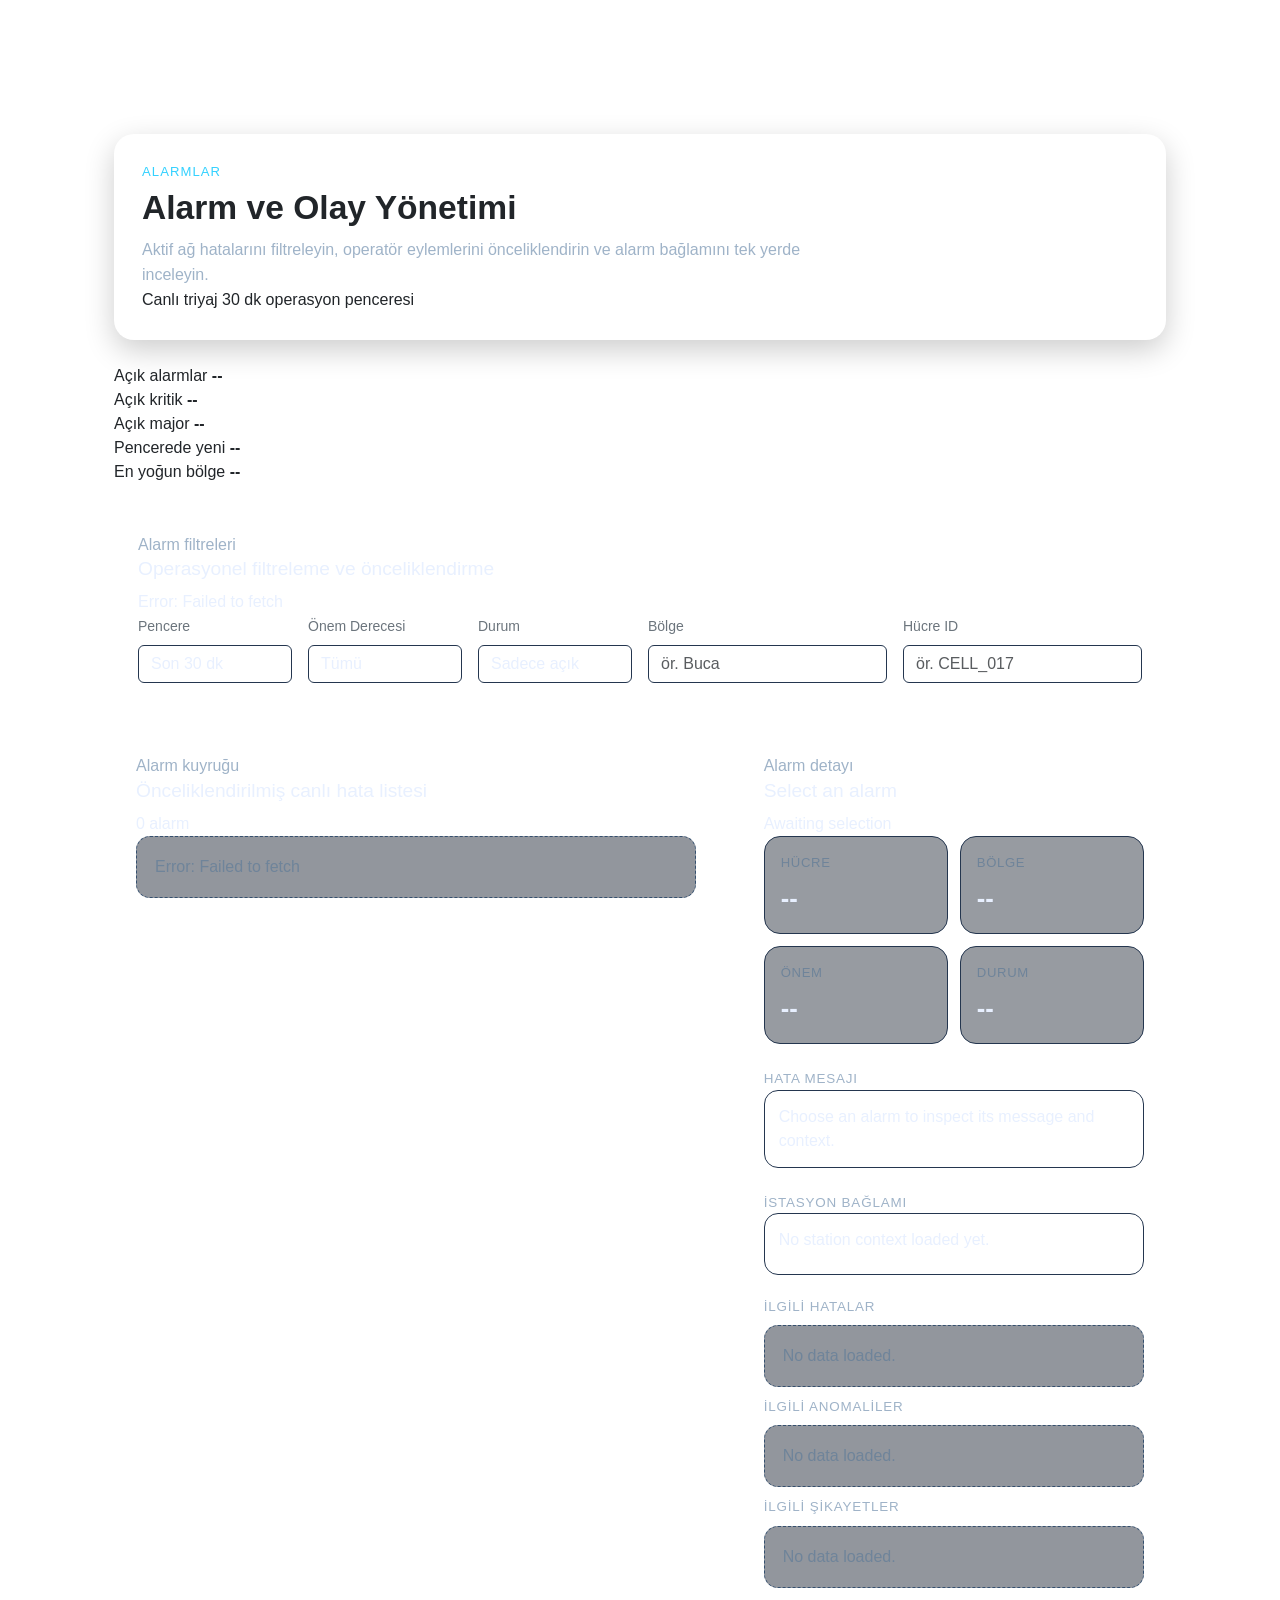
==== commit 0c80f90c: "feat(frontend): add Turkish language localization and clean stylesheet without conflicts" ====
--- a/frontend/alarms.html
+++ b/frontend/alarms.html
@@ -1,176 +1,159 @@
-<!doctype html>
-<html lang="en">
-
+﻿<!doctype html>
+<html lang="tr">
 <head>
   <meta charset="UTF-8" />
   <meta name="viewport" content="width=device-width, initial-scale=1.0" />
-  <title>Telecom NOC Center - Alarms</title>
-  <link
-    href="https://cdn.jsdelivr.net/npm/bootstrap@5.3.3/dist/css/bootstrap.min.css"
-    rel="stylesheet"
-  />
+  <title>Telecom NOC Merkezi - Alarmlar</title>
+  <link href="https://cdn.jsdelivr.net/npm/bootstrap@5.3.3/dist/css/bootstrap.min.css" rel="stylesheet" />
   <link rel="stylesheet" href="./style.css" />
 </head>
-
 <body>
   <div id="siteHeader"></div>
-
   <main class="container">
     <header class="page-hero">
       <div>
-        <p class="eyebrow">Alarms</p>
-        <h1 class="page-title">Alarm and incident management</h1>
+        <p class="eyebrow">Alarmlar</p>
+        <h1 class="page-title">Alarm ve Olay Yönetimi</h1>
         <p class="page-description">
-          Filter active network faults, prioritize operator actions, and inspect alarm context in one place.
+          Aktif ağ hatalarını filtreleyin, operatör eylemlerini önceliklendirin ve alarm bağlamını tek yerde inceleyin.
         </p>
       </div>
       <div class="hero-chip-row">
-        <span class="hero-chip">Live triage</span>
-        <span class="hero-chip">30 min operational window</span>
+        <span class="hero-chip">Canlı triyaj</span>
+        <span class="hero-chip">30 dk operasyon penceresi</span>
       </div>
     </header>
-
     <section class="summary-strip mb-4">
       <article class="summary-tile">
-        <span class="summary-label">Open alarms</span>
+        <span class="summary-label">Açık alarmlar</span>
         <strong class="summary-value" data-alarm-summary="open_total">--</strong>
       </article>
       <article class="summary-tile">
-        <span class="summary-label">Open critical</span>
+        <span class="summary-label">Açık kritik</span>
         <strong class="summary-value" data-alarm-summary="open_critical">--</strong>
       </article>
       <article class="summary-tile">
-        <span class="summary-label">Open major</span>
+        <span class="summary-label">Açık major</span>
         <strong class="summary-value" data-alarm-summary="open_major">--</strong>
       </article>
       <article class="summary-tile">
-        <span class="summary-label">New in window</span>
+        <span class="summary-label">Pencerede yeni</span>
         <strong class="summary-value" data-alarm-summary="new_alarm_count">--</strong>
       </article>
       <article class="summary-tile">
-        <span class="summary-label">Top region</span>
+        <span class="summary-label">En yoğun bölge</span>
         <strong class="summary-value" data-alarm-summary="busiest_region">--</strong>
       </article>
     </section>
-
     <section class="alarm-filter-panel overview-card mb-4">
       <div class="section-heading">
         <div>
-          <p class="section-eyebrow">Alarm filters</p>
-          <h2 class="section-title">Operational filtering and prioritization</h2>
+          <p class="section-eyebrow">Alarm filtreleri</p>
+          <h2 class="section-title">Operasyonel filtreleme ve önceliklendirme</h2>
         </div>
-        <span class="section-meta" id="alarmLastUpdated">Last update --</span>
+        <span class="section-meta" id="alarmLastUpdated">Son güncelleme --</span>
       </div>
-
       <div class="row g-3">
         <div class="col-md-6 col-xl-2">
-          <label class="form-label text-secondary small mb-2" for="alarmWindow">Window</label>
+          <label class="form-label text-secondary small mb-2" for="alarmWindow">Pencere</label>
           <select class="form-select alarm-select" id="alarmWindow">
-            <option value="15">Last 15 min</option>
-            <option value="30" selected>Last 30 min</option>
-            <option value="60">Last 60 min</option>
-            <option value="120">Last 120 min</option>
+            <option value="15">Son 15 dk</option>
+            <option value="30" selected>Son 30 dk</option>
+            <option value="60">Son 60 dk</option>
+            <option value="120">Son 120 dk</option>
           </select>
         </div>
         <div class="col-md-6 col-xl-2">
-          <label class="form-label text-secondary small mb-2" for="alarmSeverity">Severity</label>
+          <label class="form-label text-secondary small mb-2" for="alarmSeverity">Önem Derecesi</label>
           <select class="form-select alarm-select" id="alarmSeverity">
-            <option value="">All severities</option>
-            <option value="CRITICAL">Critical</option>
+            <option value="">Tümü</option>
+            <option value="CRITICAL">Kritik</option>
             <option value="MAJOR">Major</option>
             <option value="MINOR">Minor</option>
-            <option value="WARNING">Warning</option>
+            <option value="WARNING">Uyarı</option>
           </select>
         </div>
         <div class="col-md-6 col-xl-2">
-          <label class="form-label text-secondary small mb-2" for="alarmStatus">Status</label>
+          <label class="form-label text-secondary small mb-2" for="alarmStatus">Durum</label>
           <select class="form-select alarm-select" id="alarmStatus">
-            <option value="">All statuses</option>
-            <option value="open" selected>Open only</option>
-            <option value="resolved">Resolved only</option>
+            <option value="">Tüm durumlar</option>
+            <option value="open" selected>Sadece açık</option>
+            <option value="resolved">Sadece çözümlenmiş</option>
           </select>
         </div>
         <div class="col-md-6 col-xl-3">
-          <label class="form-label text-secondary small mb-2" for="alarmRegion">Region</label>
-          <input class="form-control alarm-input" id="alarmRegion" type="text" placeholder="e.g. Buca" />
+          <label class="form-label text-secondary small mb-2" for="alarmRegion">Bölge</label>
+          <input class="form-control alarm-input" id="alarmRegion" type="text" placeholder="ör. Buca" />
         </div>
         <div class="col-md-6 col-xl-3">
-          <label class="form-label text-secondary small mb-2" for="alarmCell">Cell ID</label>
-          <input class="form-control alarm-input" id="alarmCell" type="text" placeholder="e.g. CELL_017" />
+          <label class="form-label text-secondary small mb-2" for="alarmCell">Hücre ID</label>
+          <input class="form-control alarm-input" id="alarmCell" type="text" placeholder="ör. CELL_017" />
         </div>
       </div>
     </section>
-
     <section class="row g-4 align-items-start">
       <div class="col-12 col-xl-7">
         <article class="overview-card h-100">
           <div class="section-heading">
             <div>
-              <p class="section-eyebrow">Alarm queue</p>
-              <h2 class="section-title">Prioritized live fault list</h2>
+              <p class="section-eyebrow">Alarm kuyruğu</p>
+              <h2 class="section-title">Önceliklendirilmiş canlı hata listesi</h2>
             </div>
-            <span class="section-meta" id="alarmListCount">0 alarms</span>
+            <span class="section-meta" id="alarmListCount">0 alarm</span>
           </div>
           <div id="alarmList" class="alarm-list"></div>
         </article>
       </div>
-
       <div class="col-12 col-xl-5">
         <article class="overview-card h-100">
           <div class="section-heading">
             <div>
-              <p class="section-eyebrow">Alarm detail</p>
-              <h2 class="section-title" id="selectedAlarmTitle">Select an alarm</h2>
+              <p class="section-eyebrow">Alarm detayı</p>
+              <h2 class="section-title" id="selectedAlarmTitle">Bir alarm seçin</h2>
             </div>
-            <span class="section-meta" id="selectedAlarmMeta">Awaiting selection</span>
+            <span class="section-meta" id="selectedAlarmMeta">Seçim bekleniyor</span>
           </div>
-
           <div class="alarm-detail-grid mb-4">
             <div class="region-stat-card">
-              <span class="region-stat-label">Cell</span>
+              <span class="region-stat-label">Hücre</span>
               <strong class="region-stat-value" data-alarm-detail="cell_id">--</strong>
             </div>
             <div class="region-stat-card">
-              <span class="region-stat-label">Region</span>
+              <span class="region-stat-label">Bölge</span>
               <strong class="region-stat-value" data-alarm-detail="region">--</strong>
             </div>
             <div class="region-stat-card">
-              <span class="region-stat-label">Severity</span>
+              <span class="region-stat-label">Önem</span>
               <strong class="region-stat-value" data-alarm-detail="severity">--</strong>
             </div>
             <div class="region-stat-card">
-              <span class="region-stat-label">Status</span>
+              <span class="region-stat-label">Durum</span>
               <strong class="region-stat-value" data-alarm-detail="status">--</strong>
             </div>
           </div>
-
           <div class="alarm-context-block mb-4">
-            <p class="alarm-context-label">Fault message</p>
-            <div class="alarm-context-message" id="selectedAlarmMessage">Choose an alarm to inspect its message and context.</div>
+            <p class="alarm-context-label">Hata mesajı</p>
+            <div class="alarm-context-message" id="selectedAlarmMessage">Mesaj ve bağlamını incelemek için bir alarm seçin.</div>
           </div>
-
           <div class="alarm-context-block mb-4">
-            <p class="alarm-context-label">Station context</p>
-            <div id="selectedAlarmStation" class="alarm-context-message">No station context loaded yet.</div>
+            <p class="alarm-context-label">İstasyon bağlamı</p>
+            <div id="selectedAlarmStation" class="alarm-context-message">Henüz istasyon bağlamı yüklenmedi.</div>
           </div>
-
           <div class="alarm-subsection">
             <div class="section-heading compact-heading">
-              <h3 class="compact-title">Related faults</h3>
+              <h3 class="compact-title">İlgili hatalar</h3>
             </div>
             <div id="relatedFaultsList" class="alarm-context-list"></div>
           </div>
-
           <div class="alarm-subsection">
             <div class="section-heading compact-heading">
-              <h3 class="compact-title">Related anomalies</h3>
+              <h3 class="compact-title">İlgili anomaliler</h3>
             </div>
             <div id="relatedAnomaliesList" class="alarm-context-list"></div>
           </div>
-
           <div class="alarm-subsection">
             <div class="section-heading compact-heading">
-              <h3 class="compact-title">Related complaints</h3>
+              <h3 class="compact-title">İlgili şikayetler</h3>
             </div>
             <div id="relatedComplaintsList" class="alarm-context-list"></div>
           </div>
@@ -178,12 +161,9 @@
       </div>
     </section>
   </main>
-
   <div id="siteFooter"></div>
-
   <script src="https://cdn.jsdelivr.net/npm/bootstrap@5.3.3/dist/js/bootstrap.bundle.min.js"></script>
   <script src="./js/main.js"></script>
   <script src="./js/alarms.js"></script>
 </body>
-
 </html>
--- a/frontend/style.css
+++ b/frontend/style.css
@@ -33,11 +33,17 @@
 body {
   margin: 0;
   font-family: "Segoe UI", Tahoma, Geneva, Verdana, sans-serif;
+<<<<<<< HEAD
+  background: linear-gradient(135deg,
+      var(--bg-main) 0%,
+      var(--bg-surface) 100%);
+=======
   background: linear-gradient(
     135deg,
     var(--bg-main) 0%,
     var(--bg-surface) 100%
   );
+>>>>>>> c47e62281278f6873203c26014fa3e1fb02e2400
   color: var(--text-primary);
   min-height: 100vh;
   padding-top: 110px;
@@ -87,11 +93,17 @@
   align-items: center;
   justify-content: center;
   border-radius: 12px;
+<<<<<<< HEAD
+  background: linear-gradient(135deg,
+      var(--accent-cyan) 0%,
+      var(--accent-blue) 100%);
+=======
   background: linear-gradient(
     135deg,
     var(--accent-cyan) 0%,
     var(--accent-blue) 100%
   );
+>>>>>>> c47e62281278f6873203c26014fa3e1fb02e2400
   color: var(--bg-main);
   font-weight: 800;
   letter-spacing: 0.08em;
@@ -125,6 +137,43 @@
   font-size: 0.9rem;
 }
 
+<<<<<<< HEAD
+.back-button {
+  display: inline-flex;
+  align-items: center;
+  gap: 8px;
+  padding: 10px 16px;
+  border-radius: 12px;
+  border: 1px solid var(--border-strong);
+  background: rgba(51, 209, 255, 0.08);
+  color: var(--text-primary);
+  font-size: 0.9rem;
+  cursor: pointer;
+  transition: all 0.2s ease;
+}
+
+.back-button:hover {
+  background: rgba(51, 209, 255, 0.16);
+  border-color: var(--accent-cyan);
+  transform: translateX(-2px);
+}
+
+.back-arrow {
+  font-size: 1.2rem;
+  line-height: 1;
+  transition: transform 0.2s ease;
+}
+
+.back-button:hover .back-arrow {
+  transform: translateX(-3px);
+}
+
+.back-text {
+  font-weight: 600;
+}
+
+=======
+>>>>>>> c47e62281278f6873203c26014fa3e1fb02e2400
 .noc-navbar {
   padding: 0;
 }
@@ -185,11 +234,17 @@
 .page-hero {
   padding: 28px;
   margin-bottom: 24px;
+<<<<<<< HEAD
+  background: linear-gradient(135deg,
+      var(--bg-panel) 0%,
+      var(--bg-panel-2) 100%);
+=======
   background: linear-gradient(
     135deg,
     var(--bg-panel) 0%,
     var(--bg-panel-2) 100%
   );
+>>>>>>> c47e62281278f6873203c26014fa3e1fb02e2400
   border: 1px solid var(--border-strong);
   border-radius: 20px;
   box-shadow: 0 10px 30px rgba(0, 0, 0, 0.2);
@@ -279,11 +334,17 @@
   padding: 22px;
   border-radius: 18px;
   border: 1px solid var(--border);
+<<<<<<< HEAD
+  background: linear-gradient(135deg,
+      var(--bg-panel) 0%,
+      var(--bg-panel-2) 100%);
+=======
   background: linear-gradient(
     135deg,
     var(--bg-panel) 0%,
     var(--bg-panel-2) 100%
   );
+>>>>>>> c47e62281278f6873203c26014fa3e1fb02e2400
   box-shadow: 0 14px 28px rgba(0, 0, 0, 0.16);
 }
 
@@ -591,6 +652,51 @@
   color: var(--text-secondary);
 }
 
+<<<<<<< HEAD
+.quick-access-grid {
+  display: grid;
+  grid-template-columns: repeat(auto-fit, minmax(240px, 1fr));
+  gap: 16px;
+}
+
+.quick-access-card {
+  display: flex;
+  align-items: center;
+  gap: 16px;
+  padding: 20px;
+  border-radius: 16px;
+  text-decoration: none;
+  background: linear-gradient(135deg, var(--bg-panel) 0%, var(--bg-panel-2) 100%);
+  border: 1px solid var(--border);
+  transition: all 0.3s ease;
+  box-shadow: 0 4px 12px rgba(0, 0, 0, 0.1);
+}
+
+.quick-access-card:hover {
+  transform: translateY(-4px);
+  border-color: var(--accent-cyan);
+  box-shadow: 0 8px 24px rgba(51, 209, 255, 0.2);
+}
+
+.quick-access-content {
+  flex: 1;
+}
+
+.quick-access-title {
+  font-size: 1.1rem;
+  font-weight: 700;
+  color: var(--text-primary);
+  margin-bottom: 4px;
+}
+
+.quick-access-desc {
+  font-size: 0.9rem;
+  color: var(--text-secondary);
+  line-height: 1.4;
+}
+
+=======
+>>>>>>> c47e62281278f6873203c26014fa3e1fb02e2400
 .region-ranking-list,
 .region-detail-list {
   display: flex;
@@ -735,11 +841,17 @@
   border-radius: 14px;
   text-decoration: none;
   color: var(--bg-main);
+<<<<<<< HEAD
+  background: linear-gradient(135deg,
+      var(--accent-cyan) 0%,
+      var(--accent-blue) 100%);
+=======
   background: linear-gradient(
     135deg,
     var(--accent-cyan) 0%,
     var(--accent-blue) 100%
   );
+>>>>>>> c47e62281278f6873203c26014fa3e1fb02e2400
   font-weight: 700;
   box-shadow: 0 10px 24px var(--glow-cyan);
 }
@@ -759,11 +871,17 @@
   display: block;
   padding: 22px;
   border-radius: 18px;
+<<<<<<< HEAD
+  background: linear-gradient(135deg,
+      var(--bg-panel) 0%,
+      var(--bg-panel-2) 100%);
+=======
   background: linear-gradient(
     135deg,
     var(--bg-panel) 0%,
     var(--bg-panel-2) 100%
   );
+>>>>>>> c47e62281278f6873203c26014fa3e1fb02e2400
   border: 1px solid var(--border);
   color: var(--text-primary);
   text-decoration: none;
@@ -854,11 +972,17 @@
   text-align: center;
   margin-bottom: 24px;
   padding: 20px;
+<<<<<<< HEAD
+  background: linear-gradient(135deg,
+      var(--bg-panel) 0%,
+      var(--bg-panel-2) 100%);
+=======
   background: linear-gradient(
     135deg,
     var(--bg-panel) 0%,
     var(--bg-panel-2) 100%
   );
+>>>>>>> c47e62281278f6873203c26014fa3e1fb02e2400
   border-radius: 16px;
   border: 1px solid var(--border-strong);
   box-shadow: 0 10px 30px var(--glow-cyan);
@@ -957,11 +1081,17 @@
 }
 
 .user {
+<<<<<<< HEAD
+  background: linear-gradient(135deg,
+      var(--bg-panel-2) 0%,
+      var(--accent-blue) 100%);
+=======
   background: linear-gradient(
     135deg,
     var(--bg-panel-2) 0%,
     var(--accent-blue) 100%
   );
+>>>>>>> c47e62281278f6873203c26014fa3e1fb02e2400
   margin-left: 20%;
   box-shadow: 0 2px 8px var(--glow-cyan);
 }
@@ -973,11 +1103,17 @@
 }
 
 .summary {
+<<<<<<< HEAD
+  background: linear-gradient(135deg,
+      rgba(34, 197, 94, 0.22) 0%,
+      rgba(34, 197, 94, 0.12) 100%);
+=======
   background: linear-gradient(
     135deg,
     rgba(34, 197, 94, 0.22) 0%,
     rgba(34, 197, 94, 0.12) 100%
   );
+>>>>>>> c47e62281278f6873203c26014fa3e1fb02e2400
   padding: 16px;
   border-radius: 12px;
   margin: 16px 0;
@@ -1008,11 +1144,17 @@
 }
 
 .anomaly-card {
+<<<<<<< HEAD
+  background: linear-gradient(135deg,
+      var(--bg-panel) 0%,
+      var(--bg-panel-2) 100%);
+=======
   background: linear-gradient(
     135deg,
     var(--bg-panel) 0%,
     var(--bg-panel-2) 100%
   );
+>>>>>>> c47e62281278f6873203c26014fa3e1fb02e2400
   border-radius: 12px;
   padding: 16px;
   border-left: 4px solid;
@@ -1026,38 +1168,62 @@
 
 .anomaly-card.critical {
   border-left-color: var(--critical);
+<<<<<<< HEAD
+  background: linear-gradient(135deg,
+      rgba(239, 68, 68, 0.2) 0%,
+      rgba(127, 29, 29, 0.45) 100%);
+=======
   background: linear-gradient(
     135deg,
     rgba(239, 68, 68, 0.2) 0%,
     rgba(127, 29, 29, 0.45) 100%
   );
+>>>>>>> c47e62281278f6873203c26014fa3e1fb02e2400
 }
 
 .anomaly-card.major {
   border-left-color: var(--major);
+<<<<<<< HEAD
+  background: linear-gradient(135deg,
+      rgba(249, 115, 22, 0.18) 0%,
+      rgba(124, 45, 18, 0.42) 100%);
+=======
   background: linear-gradient(
     135deg,
     rgba(249, 115, 22, 0.18) 0%,
     rgba(124, 45, 18, 0.42) 100%
   );
+>>>>>>> c47e62281278f6873203c26014fa3e1fb02e2400
 }
 
 .anomaly-card.minor {
   border-left-color: var(--warning);
+<<<<<<< HEAD
+  background: linear-gradient(135deg,
+      rgba(245, 158, 11, 0.16) 0%,
+      rgba(113, 63, 18, 0.38) 100%);
+=======
   background: linear-gradient(
     135deg,
     rgba(245, 158, 11, 0.16) 0%,
     rgba(113, 63, 18, 0.38) 100%
   );
+>>>>>>> c47e62281278f6873203c26014fa3e1fb02e2400
 }
 
 .anomaly-card.warning {
   border-left-color: var(--accent-blue);
+<<<<<<< HEAD
+  background: linear-gradient(135deg,
+      var(--bg-panel) 0%,
+      var(--bg-panel-3) 100%);
+=======
   background: linear-gradient(
     135deg,
     var(--bg-panel) 0%,
     var(--bg-panel-3) 100%
   );
+>>>>>>> c47e62281278f6873203c26014fa3e1fb02e2400
 }
 
 .anomaly-header {
@@ -1171,11 +1337,17 @@
 }
 
 .metric-highlight {
+<<<<<<< HEAD
+  background: linear-gradient(135deg,
+      rgba(251, 191, 36, 0.2) 0%,
+      rgba(245, 158, 11, 0.2) 100%);
+=======
   background: linear-gradient(
     135deg,
     rgba(251, 191, 36, 0.2) 0%,
     rgba(245, 158, 11, 0.2) 100%
   );
+>>>>>>> c47e62281278f6873203c26014fa3e1fb02e2400
   border: 2px solid #fbbf24;
   border-radius: 10px;
   padding: 12px;
@@ -1765,6 +1937,74 @@
   color: var(--text-muted);
 }
 
+<<<<<<< HEAD
+.cell-load-button {
+  width: 100%;
+  border: none;
+}
+
+.cell-kpi-meta {
+  margin: 6px 0 0;
+  color: var(--text-muted);
+  font-size: 0.82rem;
+}
+
+.cell-metric-list {
+  display: flex;
+  flex-direction: column;
+  gap: 12px;
+}
+
+.cell-metric-row {
+  padding: 16px;
+  border-radius: 14px;
+  border: 1px solid var(--border);
+  background: rgba(255, 255, 255, 0.03);
+}
+
+.cell-metric-row-head {
+  display: flex;
+  justify-content: space-between;
+  gap: 12px;
+  margin-bottom: 12px;
+  color: var(--text-primary);
+}
+
+.cell-metric-row-head span {
+  color: var(--text-muted);
+  font-size: 0.84rem;
+}
+
+.cell-metric-grid {
+  display: grid;
+  grid-template-columns: repeat(3, minmax(0, 1fr));
+  gap: 8px;
+}
+
+.cell-metric-grid span {
+  display: flex;
+  justify-content: space-between;
+  gap: 8px;
+  padding: 8px 10px;
+  border-radius: 10px;
+  background: rgba(8, 17, 32, 0.48);
+  color: var(--text-secondary);
+  font-size: 0.84rem;
+}
+
+.cell-metric-grid strong {
+  color: var(--text-primary);
+  white-space: nowrap;
+}
+
+@media (max-width: 767.98px) {
+  .cell-metric-grid {
+    grid-template-columns: 1fr;
+  }
+}
+
+=======
+>>>>>>> c47e62281278f6873203c26014fa3e1fb02e2400
 .compact-heading {
   margin-bottom: 8px;
 }
@@ -1781,4 +2021,8 @@
     flex-direction: column;
     align-items: flex-start;
   }
-}
+<<<<<<< HEAD
+}
+=======
+}
+>>>>>>> c47e62281278f6873203c26014fa3e1fb02e2400
